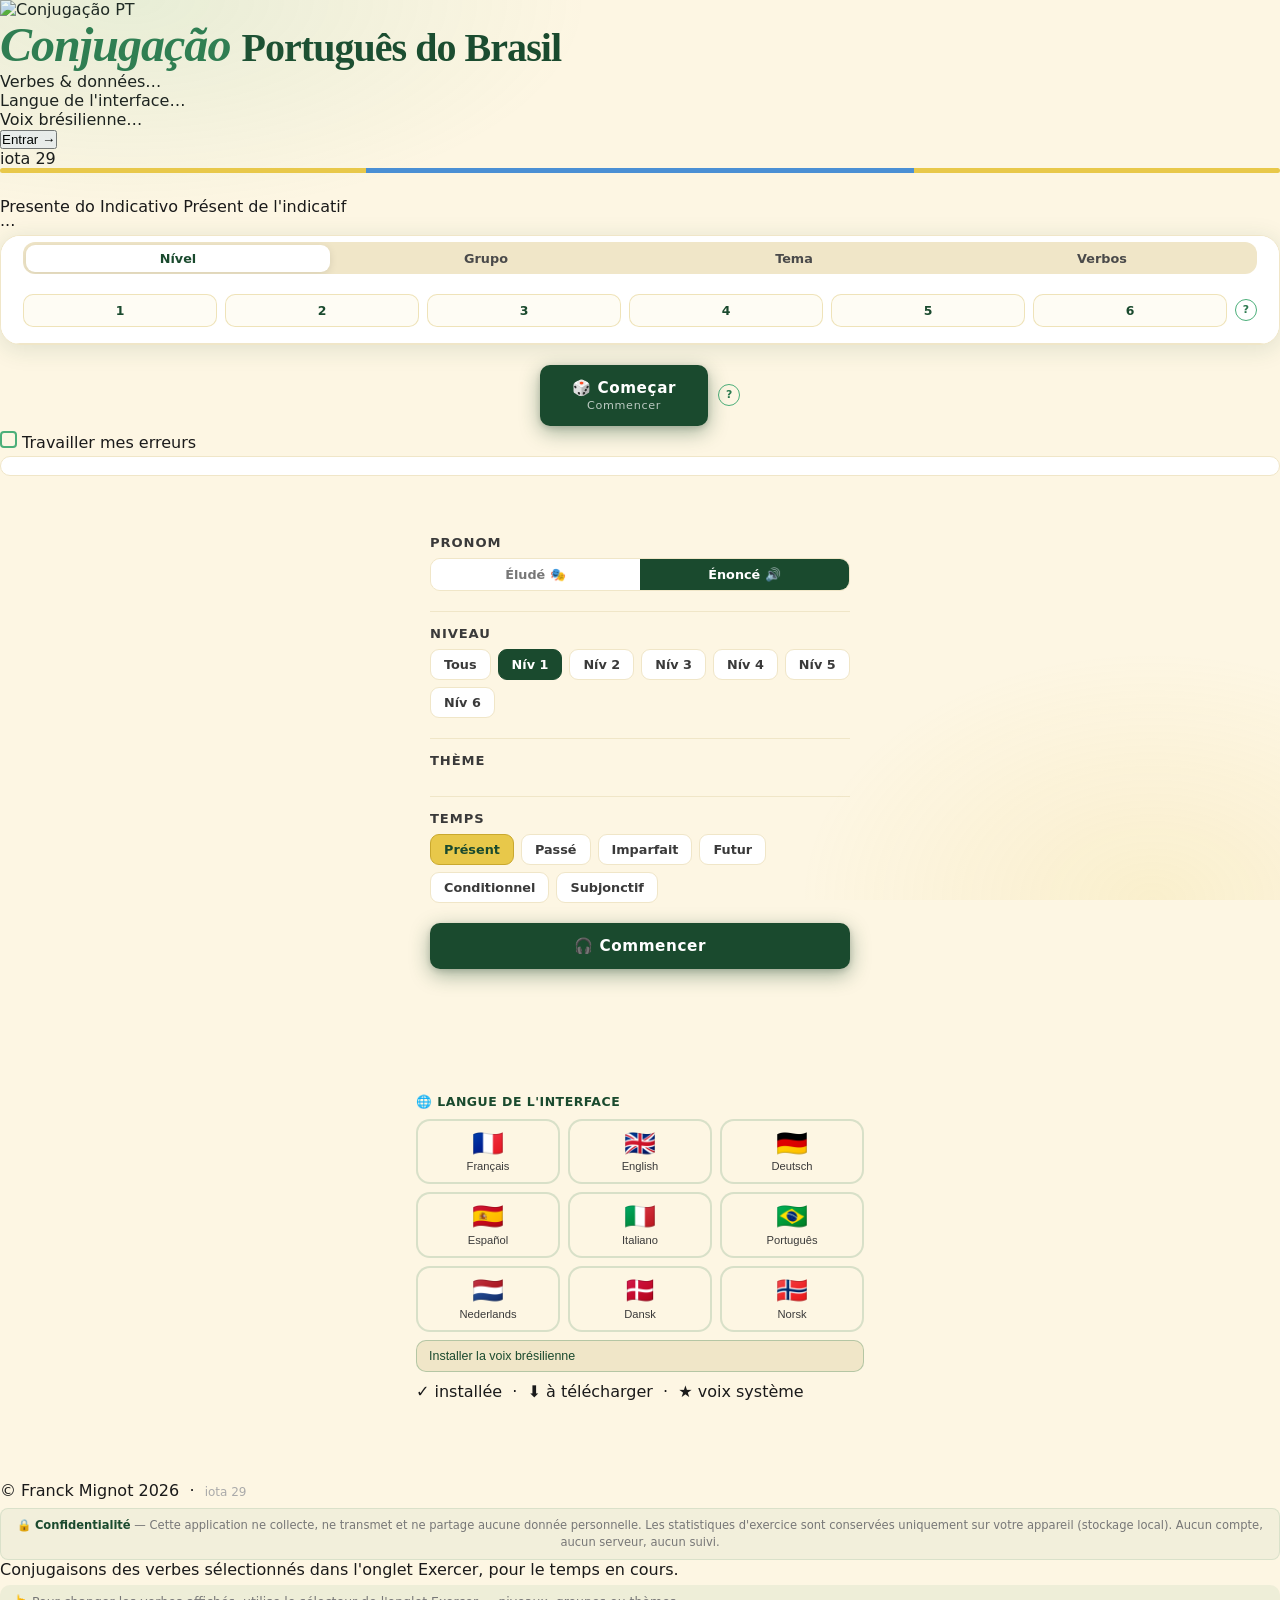
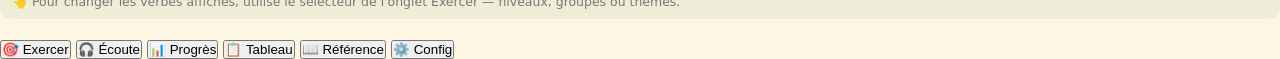
==== index.html @ 3626d341 "iota 29" ====
<!DOCTYPE html>
<html lang="pt-BR">
<head>
<meta charset="UTF-8">
<meta name="viewport" content="width=device-width, initial-scale=1.0, maximum-scale=1.0, user-scalable=no, viewport-fit=cover">
<meta name="theme-color" content="#1a4a2e">
<meta name="mobile-web-app-capable" content="yes">
<meta name="apple-mobile-web-app-capable" content="yes">
<meta name="apple-mobile-web-app-status-bar-style" content="black-translucent">
<meta name="apple-mobile-web-app-title" content="Verbos PT">
<link rel="manifest" href="manifest.json">
<link rel="icon" type="image/png" sizes="32x32" href="favicon-32.png">
<link rel="apple-touch-icon" sizes="180x180" href="icon-180.png">
<link rel="apple-touch-icon" sizes="167x167" href="icon-167.png">
<link rel="apple-touch-icon" sizes="152x152" href="icon-152.png">
<link rel="apple-touch-icon" sizes="120x120" href="icon-120.png">
<link rel="icon" type="image/png" sizes="192x192" href="icon-192.png">
<link rel="icon" type="image/png" sizes="512x512" href="icon-512.png">
<title>Conjugação — Português do Brasil</title>
<meta name="description" content="Entraîne-toi à conjuguer les verbes portugais (Brésil) — présent, passé, imparfait. Application progressive pour apprenants francophones.">
<link rel="stylesheet" href="style.css?v=iota29">
<link rel="stylesheet" href="stats.css?v=iota29">
<link rel="stylesheet" href="nav.css?v=iota29">
</head>
<body lang="fr">

<!-- ═══════════════════════════════════════════════
     SPLASH SCREEN
     ═══════════════════════════════════════════════ -->
<div id="splash">
  <div class="splash-inner">

    <img src="icon-192.png" class="splash-icon" alt="Conjugação PT">

    <h1 class="splash-title">
      <em class="splash-conjugacao">Conjugação</em>
      <small class="splash-pt">Português do Brasil</small>
    </h1>

    <!-- Indicateurs de chargement -->
    <div class="splash-checks" id="splashChecks">
      <div class="splash-check-item" id="spi-data">
        <span class="spi-dot"></span>
        <span class="spi-text" data-i18n="splash_data">Verbes &amp; données…</span>
      </div>
      <div class="splash-check-item" id="spi-i18n">
        <span class="spi-dot"></span>
        <span class="spi-text" data-i18n="splash_lang">Langue de l'interface…</span>
      </div>
      <div class="splash-check-item" id="spi-voice">
        <span class="spi-dot"></span>
        <span class="spi-text" data-i18n="splash_voice">Voix brésilienne…</span>
      </div>
    </div>

    <!-- Greeting Rio + bouton entrer -->
    <div class="splash-greeting" id="splashGreeting"></div>

    <button class="splash-enter-btn" id="splashEnterBtn" onclick="Splash.enter()">
      Entrar →
    </button>

    <div class="splash-version" data-app-version></div>

  </div>
</div>

<!-- Compatibilité data.js (cherche #dataLoader pour le masquer) -->
<div id="dataLoader" style="display:none"></div>

<!-- ═══════════════════════════════════════════════
     APP SHELL
     ═══════════════════════════════════════════════ -->
<div id="appShell" class="app-shell-hidden">

  <!-- Barre d'installation PWA -->
  <div class="install-bar" id="installBar">
    <div class="install-bar-inner">
      <span class="install-bar-icon">&#127463;&#127479;</span>
      <div class="install-bar-text">
        <div class="install-bar-title" id="installTitle" data-i18n="install_title">Installer l'app</div>
        <div class="install-bar-desc"  id="installDesc"></div>
      </div>
      <button class="install-bar-btn"   id="installBtn"   style="display:none" data-i18n="install_btn">Installer</button>
      <button class="install-bar-close" id="installClose">&#10005;</button>
    </div>
    <div class="install-arrow"></div>
  </div>

  <!-- ─────────────────────────────
       HEADER GLOBAL (compact)
       ───────────────────────────── -->
  <header id="appHeader">
    <div class="flag-stripe"><span></span><span></span><span></span></div>
    <div id="pageTitle" class="page-title-bar" style="display:none">
      <span id="pageTitleText"></span>
    </div>
  </header>

  <!-- ─────────────────────────────
       PAGES
       ───────────────────────────── -->
  <main id="pagesContainer">

    <!-- ── PAGE : EXERCER ── -->
    <div id="page-exercer" class="page active">

      <!-- Sélecteur de temps compact + cycle 1/3/6 -->
      <div class="tense-chip-bar" style="position:relative">
        <div class="tense-chip" id="tenseChip" onclick="openTensePicker()">
          <div class="tense-chip-group">
            <div class="tense-chip-content">
              <span class="tense-chip-pt" id="tenseChipPt">Presente do Indicativo</span>
              <span class="tense-chip-fr" id="tenseChipFr" data-i18n="tense_btn_present">Présent de l'indicatif</span>
            </div>
            <span class="tense-chip-dots">···</span>
          </div>
        </div>
        <!-- Overlay verrou chip -->
        <div class="me-lock-overlay" id="meChipLock" style="display:none" title=""></div>
      </div>

      <!-- Zone de sélection des verbes -->
      <div class="sel-group-wrap" style="background:#fff;position:relative">
        <!-- Overlay verrou panneau sélection -->
        <div class="me-lock-overlay me-lock-panel" id="mePanelLock" style="display:none">
          <div class="me-lock-badge">
            <span class="me-lock-icon">🎯</span>
            <span class="me-lock-text" data-i18n="mode_erreurs_panel_locked">Mode erreurs actif</span>
            <span class="me-lock-hint" data-i18n="mode_erreurs_panel_unlock" data-i18n="selection_hint">Décoche pour modifier la sélection</span>
          </div>
        </div>
      <div class="sel-group">
        <div class="selection-container">
          <div class="selection-header">
            <p class="selection-title-pt" data-i18n="sel_title_pt">Escolha seus verbos por nível ou por tema</p>
            <p class="selection-title-fr" data-i18n="sel_title_fr" data-i18n="selection_subtitle">Choisis tes verbes par niveau ou par thème</p>
          </div>
          <div class="sel-tabs" id="selTabs">
            <button class="sel-tab active" onclick="switchSelTab('nivel',this)"  data-i18n="sel_tab_nivel">Nível</button>
            <button class="sel-tab"        onclick="switchSelTab('grupo',this)"  data-i18n="sel_tab_grupo">Grupo</button>
            <button class="sel-tab"        onclick="switchSelTab('tema',this)"   data-i18n="sel_tab_tema">Tema</button>
            <button class="sel-tab"        onclick="switchSelTab('verbos',this)" data-i18n="sel_tab_verbos">Verbos</button>
          </div>
          <!-- Panel Nível -->
          <div class="sel-panel active" id="panel-nivel">
            <div class="levels-bar" id="levelsBar">
              <button class="level-btn" data-level="1">1</button>
              <button class="level-btn" data-level="2">2</button>
              <button class="level-btn" data-level="3">3</button>
              <button class="level-btn" data-level="4">4</button>
              <button class="level-btn" data-level="5">5</button>
              <button class="level-btn" data-level="6">6</button>
              <button class="level-info-toggle" id="levelInfoToggle">?</button>
            </div>
            <div class="level-info-panel" id="levelInfoPanel" style="margin-top:10px"></div>
          </div>
          <!-- Panel Grupo -->
          <div class="sel-panel" id="panel-grupo">
            <div class="grupo-grid" id="grupoGrid">
              <div class="grupo-btn" onclick="applyGrupo('irreg')"><span class="grupo-btn-label"><span class="gbtn-text" data-i18n="cat_irreg">Irréguliers &amp; Importants</span> <span class="grupo-btn-count"></span></span><button class="grupo-info-btn" onclick="toggleGrupoInfo(event,'irreg')">?</button><div class="grupo-tooltip" id="gtip-irreg"></div></div>
              <div class="grupo-btn" onclick="applyGrupo('ar')"><span class="grupo-btn-label"><span class="gbtn-text" data-i18n="cat_ar">Verbes en -AR</span> <span class="grupo-btn-count"></span></span><button class="grupo-info-btn" onclick="toggleGrupoInfo(event,'ar')">?</button><div class="grupo-tooltip" id="gtip-ar"></div></div>
              <div class="grupo-btn" onclick="applyGrupo('er_reg')"><span class="grupo-btn-label"><span class="gbtn-text" data-i18n="cat_er_reg">-ER réguliers</span> <span class="grupo-btn-count"></span></span><button class="grupo-info-btn" onclick="toggleGrupoInfo(event,'er_reg')">?</button><div class="grupo-tooltip" id="gtip-er_reg"></div></div>
              <div class="grupo-btn" onclick="applyGrupo('er_irr')"><span class="grupo-btn-label"><span class="gbtn-text" data-i18n="cat_er_irr">-ER irréguliers</span> <span class="grupo-btn-count"></span></span><button class="grupo-info-btn" onclick="toggleGrupoInfo(event,'er_irr')">?</button><div class="grupo-tooltip" id="gtip-er_irr"></div></div>
              <div class="grupo-btn" onclick="applyGrupo('ir_reg')"><span class="grupo-btn-label"><span class="gbtn-text" data-i18n="cat_ir_reg">-IR réguliers</span> <span class="grupo-btn-count"></span></span><button class="grupo-info-btn" onclick="toggleGrupoInfo(event,'ir_reg')">?</button><div class="grupo-tooltip" id="gtip-ir_reg"></div></div>
              <div class="grupo-btn" onclick="applyGrupo('ir_irr')"><span class="grupo-btn-label"><span class="gbtn-text" data-i18n="cat_ir_irr">-IR irréguliers</span> <span class="grupo-btn-count"></span></span><button class="grupo-info-btn" onclick="toggleGrupoInfo(event,'ir_irr')">?</button><div class="grupo-tooltip" id="gtip-ir_irr"></div></div>
              <div class="grupo-btn" onclick="applyGrupo('all_irr')" style="border-color:var(--gold-dark);background:rgba(232,200,74,.08)"><span class="grupo-btn-label" style="color:var(--gold-dark)"><span class="gbtn-text" data-i18n="cat_all_irr">Tous les irréguliers</span></span><span class="grupo-btn-count"></span><button class="grupo-info-btn" onclick="toggleGrupoInfo(event,'all_irr')">?</button><div class="grupo-tooltip" id="gtip-all_irr"></div></div>
            </div>
          </div>
          <!-- Panel Tema -->
          <div class="sel-panel" id="panel-tema">
            <div class="theme-sem-grid" id="temaSemGrid">
              <div class="theme-sem-btn" onclick="applyThemeSemantic('etre')"><button class="tema-info-btn" onclick="toggleTemaInfo(event,'etre')">?</button><div class="tema-tooltip" id="tip-etre"></div><span class="theme-sem-label">Ser &amp; estar <span class="grupo-btn-count"></span></span><span class="theme-sem-fr" data-i18n="theme_etre_desc">Être &amp; état</span></div>
              <div class="theme-sem-btn" onclick="applyThemeSemantic('mouvement')"><button class="tema-info-btn" onclick="toggleTemaInfo(event,'mouvement')">?</button><div class="tema-tooltip" id="tip-mouvement"></div><span class="theme-sem-label">Mover-se <span class="grupo-btn-count"></span></span><span class="theme-sem-fr" data-i18n="theme_mouvement_desc">Se déplacer</span></div>
              <div class="theme-sem-btn" onclick="applyThemeSemantic('comm')"><button class="tema-info-btn" onclick="toggleTemaInfo(event,'comm')">?</button><div class="tema-tooltip" id="tip-comm"></div><span class="theme-sem-label">Comunicar <span class="grupo-btn-count"></span></span><span class="theme-sem-fr" data-i18n="theme_comm_desc">Communiquer</span></div>
              <div class="theme-sem-btn" onclick="applyThemeSemantic('penser')"><button class="tema-info-btn" onclick="toggleTemaInfo(event,'penser')">?</button><div class="tema-tooltip" id="tip-penser"></div><span class="theme-sem-label">Pensar &amp; sentir <span class="grupo-btn-count"></span></span><span class="theme-sem-fr" data-i18n="theme_penser_desc">Penser &amp; ressentir</span></div>
              <div class="theme-sem-btn" onclick="applyThemeSemantic('corps')"><button class="tema-info-btn" onclick="toggleTemaInfo(event,'corps')">?</button><div class="tema-tooltip" id="tip-corps"></div><span class="theme-sem-label">Corpo &amp; casa <span class="grupo-btn-count"></span></span><span class="theme-sem-fr" data-i18n="theme_corps_desc">Corps &amp; maison</span></div>
              <div class="theme-sem-btn" onclick="applyThemeSemantic('loisirs')"><button class="tema-info-btn" onclick="toggleTemaInfo(event,'loisirs')">?</button><div class="tema-tooltip" id="tip-loisirs"></div><span class="theme-sem-label">Lazer &amp; arte <span class="grupo-btn-count"></span></span><span class="theme-sem-fr" data-i18n="theme_loisirs_desc">Loisirs &amp; art</span></div>
              <div class="theme-sem-btn" onclick="applyThemeSemantic('agir')"><button class="tema-info-btn" onclick="toggleTemaInfo(event,'agir')">?</button><div class="tema-tooltip" id="tip-agir"></div><span class="theme-sem-label">Agir &amp; mudar <span class="grupo-btn-count"></span></span><span class="theme-sem-fr" data-i18n="theme_agir_desc">Agir &amp; changer</span></div>
              <div class="theme-sem-btn" onclick="applyThemeSemantic('travail')"><button class="tema-info-btn" onclick="toggleTemaInfo(event,'travail')">?</button><div class="tema-tooltip" id="tip-travail"></div><span class="theme-sem-label">Trocas &amp; trabalho <span class="grupo-btn-count"></span></span><span class="theme-sem-fr" data-i18n="theme_travail_desc">Échanges &amp; travail</span></div>
            </div>
          </div>
          <!-- Panel Verbos -->
          <div class="sel-panel" id="panel-verbos">
            <div class="verbos-panel-header" data-i18n="config_summary_fr">Verbes à travailler</div>
            <div class="config-body"  id="configBody"></div>
            <div class="config-count" id="configCount"></div>
          </div>
        </div>
      </div></div>

      <!-- Bouton démarrer + aide + mode erreurs -->
      <div style="text-align:center;margin:18px 0 4px;display:flex;align-items:center;justify-content:center;gap:10px">
        <button class="btn btn-start comecar-btn" id="btnStart2">🎲 Começar<span class="btn-sub" data-i18n="btn_start_sub">Commencer</span></button>
        <button class="level-info-toggle" id="helpBtn" title="Aide">?</button>
      </div>

      <!-- Mode erreurs : checkbox sous Começar -->
      <div class="mode-erreurs-row">
        <label class="mode-erreurs-label me-disabled" id="modeErreursLabel" title="Lance d'abord quelques exercices">
          <input type="checkbox" id="modeErreursCheck" disabled>
          <span data-i18n="mode_erreurs_label">Travailler mes erreurs</span>
        </label>
      </div>

      <div id="helpPanel" style="display:none;max-width:520px;margin:10px auto 0;background:rgba(240,230,200,.35);border:1px solid rgba(201,168,46,.15);border-radius:14px;padding:12px 16px;font-size:.78rem;color:var(--text-mid);line-height:1.6">
        <p data-i18n="hint_eye_card" data-i18n="hint_fullconj">👁️ Clique sur l'œil d'une carte → conjugaison complète du verbe aux 3 temps</p>
        <p style="margin-top:6px">🎯 <em><strong>Travailler mes erreurs</strong> : après quelques exercices, coche cette case pour cibler automatiquement les verbes ou les temps où tu fais le plus d'erreurs</em></p>
        <p style="margin-top:6px">📋 <em>Le tableau complet des verbes de l'exercice est dans l'onglet <strong>Tableau</strong> en bas</em></p>
        <p style="margin-top:6px">🔊 <em>Active la voix dans ⚙️ → les formes correctes sont énoncées en pt-BR</em></p>
      </div>

      <div id="cardsArea"></div>

      <div class="controls controls-bottom" id="controlsBottom" style="display:none">
        <button class="btn btn-start comecar-btn" id="btnRestart">🔄 Recomeçar<span class="btn-sub" data-i18n="btn_restart_sub">Recommencer</span></button>
        <button class="btn btn-check"  id="btnCheck">Verificar <span class="btn-sub"  data-i18n="btn_check_bilingual">Vérifier</span></button>
        <button class="btn btn-reveal" id="btnReveal">Corrigir <span class="btn-sub" data-i18n="btn_reveal_bilingual">Corriger</span></button>
      </div>

      <div class="hints-option" id="hintsOptionRow" style="display:none;margin:10px 0 0">
        <label class="hints-label">
          <input type="checkbox" id="hintsToggle" checked>
          <span data-i18n="hints_toggle_label" data-i18n="hints_label">Donner des indices à la vérification</span>
        </label>
      </div>

<!-- refDetails déplacé dans page-tabela -->

    </div><!-- /page-exercer -->

    <!-- ── PAGE : PROGRÈS ── -->
    <div id="page-progres" class="page">
      <!-- buildStatsPanel() rend ici -->
      <div id="statsPanel"></div>
    </div>

    <!-- ── PAGE : RÉFÉRENCE ── -->
    <!-- ══ PAGE ÉCOUTE ══ -->
    <div id="page-ecoute" class="page">

      <!-- Setup -->
      <div class="ec-setup" id="ecSetup">
        <div class="ec-setup-inner">

          <!-- Pronom -->
          <div class="ec-section">
            <span class="ec-section-label" data-i18n="ecoute_pronoun_mode">Pronom</span>
            <div class="ec-mode-toggle">
              <button class="ec-mode-btn" data-mode="elide"
                      onclick="Ecoute.setPronounMode('elide')"
                      data-i18n="ecoute_elide">Éludé 🎭</button>
              <button class="ec-mode-btn active" data-mode="enonce"
                      onclick="Ecoute.setPronounMode('enonce')"
                      data-i18n="ecoute_enonce">Énoncé 🔊</button>
            </div>
          </div>

          <!-- Verbes par niveau -->
          <div class="ec-section">
            <span class="ec-section-label" data-i18n="sel_tab_nivel">Niveau</span>
            <div class="ec-level-btns">
              <button class="ec-level-btn" data-level="0"
                      onclick="Ecoute.setLevel(0,this)"
                      data-i18n="ec_level_all">Tous</button>
              <button class="ec-level-btn active" data-level="1"
                      onclick="Ecoute.setLevel(1,this)">Nív 1</button>
              <button class="ec-level-btn" data-level="2"
                      onclick="Ecoute.setLevel(2,this)"
                      data-i18n="ec_nivel_2">Nív 2</button>
              <button class="ec-level-btn" data-level="3"
                      onclick="Ecoute.setLevel(3,this)"
                      data-i18n="ec_nivel_3">Nív 3</button>
              <button class="ec-level-btn" data-level="4"
                      onclick="Ecoute.setLevel(4,this)"
                      data-i18n="ec_nivel_4">Nív 4</button>
              <button class="ec-level-btn" data-level="5"
                      onclick="Ecoute.setLevel(5,this)"
                      data-i18n="ec_nivel_5">Nív 5</button>
              <button class="ec-level-btn" data-level="6"
                      onclick="Ecoute.setLevel(6,this)"
                      data-i18n="ec_nivel_6">Nív 6</button>
            </div>
          </div>

          <!-- Verbes par thème -->
          <div class="ec-section">
            <span class="ec-section-label" data-i18n="sel_tab_tema">Thème</span>
            <div class="ec-theme-btns" id="ecThemeBtns">
              <!-- Construit dynamiquement via JS -->
            </div>
          </div>

          <!-- Temps (multi-sélection) -->
          <div class="ec-section">
            <span class="ec-section-label" data-i18n="ecoute_which_tense">Temps</span>
            <div class="ec-tense-setup-btns">
              <button class="ec-tense-setup-btn active" data-tense="present"
                      onclick="Ecoute.toggleTense('present',this)"
                      data-i18n="tense_btn_present">Présent</button>
              <button class="ec-tense-setup-btn" data-tense="pret"
                      onclick="Ecoute.toggleTense('pret',this)"
                      data-i18n="tense_btn_pret">Passé</button>
              <button class="ec-tense-setup-btn" data-tense="imperf"
                      onclick="Ecoute.toggleTense('imperf',this)"
                      data-i18n="tense_btn_imperf">Imparfait</button>
              <button class="ec-tense-setup-btn" data-tense="fut"
                      onclick="Ecoute.toggleTense('fut',this)"
                      data-i18n="tense_btn_fut">Futur</button>
              <button class="ec-tense-setup-btn" data-tense="cond"
                      onclick="Ecoute.toggleTense('cond',this)"
                      data-i18n="tense_btn_cond">Conditionnel</button>
              <button class="ec-tense-setup-btn" data-tense="subj"
                      onclick="Ecoute.toggleTense('subj',this)"
                      data-i18n="tense_btn_subj">Subjonctif</button>
            </div>
          </div>

          <button class="btn btn-start ec-start-btn" id="ecStartBtn"
                  onclick="Ecoute.start()">
            🎧 <span data-i18n="ecoute_start">Commencer</span>
          </button>

        </div>
      </div>

      <!-- Exercice -->
      <div class="ec-exercise" id="ecExercise" style="display:none">

        <!-- Zone audio -->
        <div class="ec-audio-zone">
          <button class="ec-play-btn" onclick="Ecoute.play()">🔊</button>
          <button class="ec-replay-btn" onclick="Ecoute.play()"
                  data-i18n="ecoute_relisten">▶ Réécouter</button>
          <button class="ec-back-setup-btn" onclick="Ecoute.backToSetup()"
                  title="Changer la sélection">⚙️</button>
        </div>

        <!-- Questions -->
        <div class="ec-questions" id="ecQuestions">

          <!-- Qui parle ? (éludé seulement) -->
          <div class="ec-q-block" id="ecQPronoun">
            <p class="ec-q-label" data-i18n="ecoute_who">Qui parle ?</p>
            <div class="ec-choice-grid ec-pron-grid" id="ecPronounBtns"></div>
          </div>

          <!-- Quel verbe ? -->
          <div class="ec-q-block">
            <p class="ec-q-label" data-i18n="ecoute_which_verb">Quel verbe ?</p>
            <div class="ec-choice-grid ec-verb-grid" id="ecVerbBtns"></div>
          </div>

          <!-- Quel temps ? -->
          <div class="ec-q-block">
            <p class="ec-q-label" data-i18n="ecoute_which_tense">Quel temps ?</p>
            <div class="ec-choice-grid ec-tense-grid" id="ecTenseBtns"></div>
          </div>

          <p class="ec-validate-hint" id="ecValidateHint" style="display:none"></p>
          <button class="btn ec-validate-btn" id="ecValidateBtn"
                  onclick="Ecoute.validate()" disabled>
            <span data-i18n="ecoute_validate">✓ Valider</span>
          </button>
        </div>

        <!-- Résultat -->
        <div class="ec-result" id="ecResult" style="display:none">
          <div class="ec-result-content" id="ecResultContent"></div>

          <!-- Zone écriture optionnelle (seulement si correct) -->
          <div class="ec-write-zone" id="ecWriteZone" style="display:none">
            <p class="ec-write-q" data-i18n="ecoute_write_q">✍️ Saurais-tu l'écrire ?</p>
            <div class="ec-write-form">
              <span class="ec-write-pron" id="ecWritePronoun">você</span>
              <input class="ec-write-input" id="ecWriteInput"
                     type="text"
                     autocomplete="off"
                     data-form-type="other"
                     autocorrect="off"
                     autocapitalize="off"
                     spellcheck="false"
                     inputmode="latin"
                     placeholder="…">
            </div>
            <p class="ec-write-hint" id="ecWriteHint" style="display:none"></p>
            <div class="ec-write-actions">
              <button class="ec-btn-skip" onclick="Ecoute.nextQuestion()"
                      data-i18n="ecoute_skip">Passer</button>
              <button class="ec-btn-verify" id="ecWriteVerifyBtn"
                      onclick="Ecoute.verifyWriting()" disabled
                      data-i18n="ecoute_verify">✓ Vérifier</button>
            </div>
          </div>

          <!-- Actions dynamiques : retry/answer/next -->
          <div id="ecResultActions" style="margin-top:12px"></div>
  
      </div>
    </div><!-- /ecExercise -->
  </div><!-- /page-ecoute -->

    <div id="page-reference" class="page">
      <div id="refPage" class="ref-page-wrap">

        <!-- ── FRANÇAIS : carte d'entrée anti-manuel ── -->
        <div class="ref-lang-card" data-lang-show="fr">
          <div class="ref-am-hero">
            <div class="ref-am-badge">Anti-Manuel</div>
            <h2 class="ref-am-title">Portugais Brésilien<br><em>depuis le français</em></h2>
            <p class="ref-am-desc">La plupart des manuels te demandent de désapprendre ta langue pour apprendre l'autre. Cet anti-manuel fait l'inverse — il part de ce que tu fais déjà sans le nommer. Vingt siècles de latin commun entre le français et le portugais brésilien.</p>
            <button onclick="openAntiManuel()" class="ref-am-btn">📖 Ouvrir l'Anti-Manuel</button>
          </div>
          <div class="ref-am-features">
            <div class="ref-am-feat">🔊 <strong>Phonologie</strong> — Tes nasales françaises préparent directement <em>ã, em, om</em></div>
            <div class="ref-am-feat">⏱ <strong>Aspect verbal</strong> — Passé composé / imparfait : la logique centrale du portugais</div>
            <div class="ref-am-feat">✨ <strong>Subjonctif</strong> — Tu l'utilises à l'oral. Le brésilien aussi. Transfert quasi-direct</div>
            <div class="ref-am-feat">📐 <strong>Distance optimale</strong> — Ni trop proche comme l'espagnol, ni trop loin comme l'allemand</div>
          </div>
        </div>

        <!-- ── AUTRES LANGUES ── -->
        <div class="ref-lang-card ref-other" data-lang-hide="fr">
          <div class="ref-other-icon">📖</div>
          <div id="refOtherTitle" class="ref-other-title"></div>
          <div id="refOtherSub" class="ref-other-sub"></div>
          <div id="refOtherDesc" class="ref-other-desc"></div>
        </div>

      </div>
    </div>

    <!-- ══ PAGE CONFIG ══ -->
    <div id="page-config" class="page">
      <div class="config-page-inner">
<!-- Langue -->
      <div class="config-section">
        <div class="config-section-title" data-i18n="config_label_lang">🌐 Langue de l'interface</div>
        <div class="lang-grid" id="langSelector">
          <button class="lang-card" data-lang="fr"    onclick="I18n.switchLang('fr').then(updateLangBtns)"><span class="lang-flag">🇫🇷</span><span class="lang-name">Français</span></button>
          <button class="lang-card" data-lang="en"    onclick="I18n.switchLang('en').then(updateLangBtns)"><span class="lang-flag">🇬🇧</span><span class="lang-name">English</span></button>
          <button class="lang-card" data-lang="de"    onclick="I18n.switchLang('de').then(updateLangBtns)"><span class="lang-flag">🇩🇪</span><span class="lang-name">Deutsch</span></button>
          <button class="lang-card" data-lang="es"    onclick="I18n.switchLang('es').then(updateLangBtns)"><span class="lang-flag">🇪🇸</span><span class="lang-name">Español</span></button>
          <button class="lang-card" data-lang="it"    onclick="I18n.switchLang('it').then(updateLangBtns)"><span class="lang-flag">🇮🇹</span><span class="lang-name">Italiano</span></button>
          <button class="lang-card" data-lang="pt-BR" onclick="I18n.switchLang('pt-BR').then(updateLangBtns)"><span class="lang-flag">🇧🇷</span><span class="lang-name">Português</span></button>
          <button class="lang-card" data-lang="nl"    onclick="I18n.switchLang('nl').then(updateLangBtns)"><span class="lang-flag">🇳🇱</span><span class="lang-name">Nederlands</span></button>
          <button class="lang-card" data-lang="da"    onclick="I18n.switchLang('da').then(updateLangBtns)"><span class="lang-flag">🇩🇰</span><span class="lang-name">Dansk</span></button>
          <button class="lang-card" data-lang="no"    onclick="I18n.switchLang('no').then(updateLangBtns)"><span class="lang-flag">🇳🇴</span><span class="lang-name">Norsk</span></button>
        </div>
        <div class="voice-debug-block" id="voiceDebugBlock" style="display:none"></div>
      </div>
      <!-- Voix -->
      <div class="config-section">
        <div class="voice-actions-row">
          <button class="voice-install-btn" id="voiceInstallBtn" onclick="toggleVoiceHelp()">
            <span id="voiceInstallBtnLabel" data-i18n="voice_install_btn">Installer la voix brésilienne</span>
          </button>
          <button class="voice-test-btn" id="voiceTestBtn" onclick="testVoice()" style="display:none">
            <span data-i18n="voice_test_btn">🔊 Tester</span>
          </button>
        </div>
        <!-- Sélecteur de voix -->
        <div class="voice-picker-row" id="voicePickerRow" style="display:none">
          <label class="voice-picker-label">🎙 Voix :</label>
          <select class="voice-picker-select" id="voicePickerSelect" onchange="selectVoice(this.value)"></select>
        </div>
        <p class="voice-picker-warning" id="voicePickerWarning" style="display:none"
           data-i18n="voice_picker_warning_safari">
          ⚠️ Bug connu Safari / Apple — le changement de voix peut ne pas être pris en compte.
        </p>
        <p class="voice-picker-legend" data-i18n="voice_picker_legend">✓ installée &nbsp;·&nbsp; ⬇ à télécharger &nbsp;·&nbsp; ★ voix système</p>
        <div class="voice-help-panel" id="voiceHelpPanel"></div>
      </div>
    </div>

    <div class="modal-footer">
      <p class="modal-copyright">© Franck Mignot 2026 &nbsp;·&nbsp; <span style="font-size:.75rem;color:#aaa" data-app-version></span></p>
      <p class="modal-privacy">
        🔒 <strong data-i18n="privacy_title">Confidentialité</strong> —
        <span data-i18n="privacy_text">Cette application ne collecte, ne transmet et ne partage aucune donnée personnelle. Les statistiques d'exercice sont conservées uniquement sur votre appareil (stockage local). Aucun compte, aucun serveur, aucun suivi.</span>
      </p>
    </div>

  </div>


    <!-- ── PAGE : TABELA (Conjugaisons) ── -->
    <div id="page-tabela" class="page">
      <div class="tabela-intro">
        <p class="tabela-intro-text" data-i18n="tabela_intro">Conjugaisons des verbes sélectionnés dans l'onglet Exercer, pour le temps en cours.</p>
        <p class="tabela-intro-hint" data-i18n="tabela_hint">👆 Pour changer les verbes affichés, utilise le sélecteur de l'onglet Exercer — niveaux, groupes ou thèmes.</p>
      </div>
      <div id="tabelaContent">
        <!-- details conservé pour compatibilité avec DOM.refDetails dans ui-selection.js -->
        <details id="refDetails" open style="display:block">
          <summary style="display:none"></summary>
          <div id="refGrid"></div>
        </details>
      </div>
    </div>

  </main><!-- /pagesContainer -->

  <!-- ─────────────────────────────
       BOTTOM NAV
       ───────────────────────────── -->
  <nav id="bottomNav">
    <button class="nav-btn active" data-page="exercer"   onclick="Router.go('exercer')">
      <span class="nav-icon">🎯</span>
      <span class="nav-label" data-i18n="nav_exercer">Exercer</span>
    </button>
    <button class="nav-btn"        data-page="ecoute"    onclick="Router.go('ecoute')">
      <span class="nav-icon">🎧</span>
      <span class="nav-label" data-i18n="nav_ecoute">Écoute</span>
    </button>
    <button class="nav-btn"        data-page="progres"   onclick="Router.go('progres')">
      <span class="nav-icon">📊</span>
      <span class="nav-label" data-i18n="nav_progres">Progrès</span>
    </button>
    <button class="nav-btn"        data-page="tabela"    onclick="Router.go('tabela')">      <span class="nav-icon">📋</span>      <span class="nav-label" data-i18n="nav_tabela">Tableau</span>    </button>    <button class="nav-btn"        data-page="reference" onclick="Router.go('reference')">
      <span class="nav-icon">📖</span>
      <span class="nav-label" data-i18n="nav_reference">Référence</span>
    </button>
    <button class="nav-btn nav-btn-config" data-page="config" onclick="Router.go('config')">
      <span class="nav-icon">⚙️</span>
      <span class="nav-label" data-i18n="nav_config">Config</span>
    </button>
  </nav>


<!-- ═══════════════════════════════════════════════
     MODAL : CONFIGURATION
     ═══════════════════════════════════════════════ -->


<!-- ═══════════════════════════════════════════════
     MODAL : MODE ERREURS
     ═══════════════════════════════════════════════ -->
<div id="modeErreursModal" class="modal-overlay mode-err-overlay" style="display:none" onclick="ModeErreurs.close()">
  <div class="modal-box mode-err-box mode-err-box-2step" onclick="event.stopPropagation()">

    <div class="modal-header">
      <span class="modal-title">🎯 <span data-i18n="mode_erreurs_title">Apprendre de ses erreurs</span></span>
      <button class="modal-close-btn" onclick="ModeErreurs.close()">✕</button>
    </div>

    <!-- ── ÉTAPE 1 : verbes ── -->
    <div class="me-step" id="meStep1">
      <p class="me-step-title" data-i18n="me_step1_title">Étape 1 — Quels verbes ?</p>

      <div class="me-scope-cards">

        <div class="me-scope-card" id="meScopeCurrentCard"
             onclick="ModeErreurs.selectScope('current',this)">
          <span class="me-scope-icon">📋</span>
          <div class="me-scope-text">
            <span class="me-scope-label" data-i18n="me_scope_current">Ma sélection actuelle</span>
            <span class="me-scope-sub"   data-i18n="me_scope_current_sub">Les verbes déjà cochés</span>
          </div>
        </div>

        <div class="me-scope-card" id="meScopeGroupCard"
             onclick="ModeErreurs.selectScope('group',this)">
          <span class="me-scope-icon">📂</span>
          <div class="me-scope-text">
            <span class="me-scope-label" data-i18n="me_scope_group">Choisir un groupe…</span>
            <span class="me-scope-sub"></span>
          </div>
          <!-- picker construit dynamiquement -->
          <div class="me-group-picker" id="meGroupPicker" style="display:none"></div>
        </div>

        <div class="me-scope-card" id="meScopeAllCard"
             onclick="ModeErreurs.selectScope('all',this)">
          <span class="me-scope-icon">🌐</span>
          <div class="me-scope-text">
            <span class="me-scope-label" data-i18n="me_scope_all">Tous les verbes</span>
          </div>
        </div>

      </div>

      <button class="me-btn-primary" id="meBtnNext"
              onclick="ModeErreurs.nextStep()" disabled>
        <span data-i18n="me_btn_next">Suivant →</span>
      </button>
    </div>

    <!-- ── ÉTAPE 2 : temps ── -->
    <div class="me-step" id="meStep2" style="display:none">

      <div class="me-breadcrumb" id="meBreadcrumb"></div>
      <p class="me-step-title" data-i18n="me_step2_title">Étape 2 — Quel(s) temps ?</p>

      <div class="me-tense-sections">

        <div class="me-tense-section" id="meTensePickSection"
             onclick="ModeErreurs.selectTenseMode('pick',this)">
          <span class="me-scope-icon">⏱️</span>
          <div class="me-scope-text">
            <span class="me-scope-label" data-i18n="me_tense_pick">Choisir un temps</span>
          </div>
          <div class="me-tense-buttons" id="meTenseButtons" style="display:none"></div>
        </div>

        <div class="me-tense-section" id="meTenseAllSection"
             onclick="ModeErreurs.selectTenseMode('all',this)">
          <span class="me-scope-icon">🗓️</span>
          <div class="me-scope-text">
            <span class="me-scope-label" data-i18n="me_tense_all">Tous les temps</span>
          </div>
        </div>

      </div>

      <p class="me-filter-hint" data-i18n="me_filter_hint">⚠ Seules les formes avec un mauvais score seront proposées</p>

      <div class="me-step2-actions">
        <button class="me-btn-back" onclick="ModeErreurs.prevStep()">
          <span data-i18n="me_btn_back">← Retour</span>
        </button>
        <button class="me-btn-primary" id="meBtnStart"
                onclick="ModeErreurs.startFiltered()" disabled>
          <span data-i18n="me_btn_start">🎯 Commencer</span>
        </button>
      </div>

    </div>

    <!-- ── BRAVO ── -->
    <div class="me-step me-bravo-step" id="meStepBravo" style="display:none">
      <div class="me-bravo-icon">🎉</div>
      <p class="me-bravo-title" data-i18n="me_nothing_bad">Bravo, tout est bon ici !</p>
      <p class="me-bravo-sub"   data-i18n="me_nothing_bad_sub">Aucune erreur dans cette combinaison</p>
      <button class="me-btn-back" onclick="ModeErreurs.prevStep()">
        <span data-i18n="me_btn_back">← Retour</span>
      </button>
    </div>

  </div>
</div>

<!-- ═══════════════════════════════════════════════
     APP BOOT — Module de démarrage robuste.
     Script INLINE chargé pendant le parsing HTML,
     avant tous les scripts defer. Garantit qu'aucun
     événement de chargement n'est jamais manqué,
     quelle que soit la vitesse du réseau ou du cache.
     ═══════════════════════════════════════════════ -->
<script>
window.App = (function () {
  'use strict';
  var _flags = {};      /* événements déjà reçus   */
  var _queues = {};     /* callbacks en attente     */

  function _fire(key) {
    if (_flags[key]) return;
    _flags[key] = true;
    console.log('[App.Boot] ' + key + ' ✅');
    (_queues[key] || []).forEach(function (cb) {
      try { cb(); } catch (e) { console.error('[App.Boot] callback error', e); }
    });
    delete _queues[key];
  }

  /* Appelle cb() immédiatement si key déjà prêt, sinon le met en queue */
  function whenReady(key, cb) {
    if (_flags[key]) {
      try { cb(); } catch (e) { console.error('[App.Boot] whenReady error', e); }
    } else {
      _queues[key] = _queues[key] || [];
      _queues[key].push(cb);
    }
  }

  /* Intercepter les événements natifs de l'app */
  document.addEventListener('app:data-ready',  function () { _fire('data');   }, { once: true });
  document.addEventListener('tts:voices-ready', function () { _fire('voices'); }, { once: true });

  return {
    whenReady: whenReady,
    isReady:   function (key) { return !!_flags[key]; }
  };
}());

/* ── Version unique ── */
window.APP_VERSION = 'iota 29';
document.addEventListener('DOMContentLoaded', function () {
  document.querySelectorAll('[data-app-version]').forEach(function (el) {
    el.textContent = window.APP_VERSION;
  });
});
</script>


<!-- ═══════════════════════════════════════════════
     MODAL : TENSE PICKER
     ═══════════════════════════════════════════════ -->
<div id="tensePickerModal" class="modal-overlay" style="display:none" onclick="closeTensePicker(event)">
  <div class="modal-box tense-picker-box" onclick="event.stopPropagation()">

    <div class="modal-header">
      <span class="modal-title">Choisir un temps</span>
      <button class="modal-close-btn" onclick="closeTensePicker()">✕</button>
    </div>

    <div class="modal-body tense-picker-body">

      <div class="tense-picker-group">
        <div class="tense-picker-group-label"><span class="tpg-badge tpg-b1">Básico 1</span></div>
        <div class="tense-picker-grid">
          <button class="tense-picker-btn active" data-tense="present" onclick="switchTense('present')">
            <span class="tpb-pt">Presente do Indicativo</span>
            <span class="tpb-fr" data-i18n="tense_btn_present">Présent de l'indicatif</span>
          </button>
          <button class="tense-picker-btn" data-tense="pret" onclick="switchTense('pret')">
            <span class="tpb-pt">Pretérito Perfeito Simples</span>
            <span class="tpb-fr" data-i18n="tense_btn_pret">Passé / Passé composé</span>
          </button>
          <button class="tense-picker-btn" data-tense="imperf" onclick="switchTense('imperf')">
            <span class="tpb-pt">Pretérito Imperfeito</span>
            <span class="tpb-fr" data-i18n="tense_btn_imperf">Imparfait</span>
          </button>
        </div>
      </div>

      <div class="tense-picker-group">
        <div class="tense-picker-group-label"><span class="tpg-badge tpg-b2">Básico 2</span></div>
        <div class="tense-picker-grid">
          <button class="tense-picker-btn" data-tense="fut" onclick="switchTense('fut')">
            <span class="tpb-pt">Futuro do Presente</span>
            <span class="tpb-fr" data-i18n="tense_btn_fut">Futur simple</span>
          </button>
          <button class="tense-picker-btn" data-tense="cond" onclick="switchTense('cond')">
            <span class="tpb-pt">Futuro do Pretérito</span>
            <span class="tpb-fr" data-i18n="tense_btn_cond">Conditionnel</span>
          </button>
          <button class="tense-picker-btn" data-tense="subj" onclick="switchTense('subj')">
            <span class="tpb-pt">Presente do Subjuntivo</span>
            <span class="tpb-fr" data-i18n="tense_btn_subj">Subjonctif</span>
          </button>
        </div>
      </div>

    </div>
  </div>
</div>


</div><!-- /appShell -->
<!-- ═══════════════════════════════════════════════
     SCRIPTS — ordre : data → core → ui → init
     ═══════════════════════════════════════════════ -->
<script defer src="js/i18n.js?v=iota29"></script>
<script defer src="js/data.js?v=iota29"></script>
<script defer src="js/tts.js?v=iota29"></script>
<script defer src="js/core.js?v=iota29"></script>
<script defer src="js/engine.js?v=iota29"></script>
<script defer src="js/ui-selection.js?v=iota29"></script>
<script defer src="js/ui-ref.js?v=iota29"></script>
<script defer src="js/voice.js?v=iota29"></script>
<script defer src="js/stats.js?v=iota29"></script>
<script defer src="js/stats-ui.js?v=iota29"></script>
<script defer src="js/ecoute.js?v=iota29"></script>
<script defer src="js/router.js?v=iota29"></script>
<script defer src="js/splash.js?v=iota29"></script>
<script defer src="js/mode-erreurs.js?v=iota29"></script>
<script defer src="js/init.js?v=iota29"></script>

<!-- Service Worker -->
<script>
if ('serviceWorker' in navigator) {
  navigator.serviceWorker.register('service-worker.js?v=' + (window.APP_VERSION||'').replace(/\s/g,''))
    .then(function(r) { console.log('[SW] Registered:', r.scope); })
    .catch(function(e) { console.warn('[SW] Registration failed:', e); });
}
</script>
  <!-- ── Overlay Anti-Manuel ── -->
  <div id="amOverlay" style="display:none;position:fixed;inset:0;z-index:9999;background:#0d1b2a;flex-direction:column;padding-top:env(safe-area-inset-top);">
    <div style="display:flex;align-items:center;gap:8px;padding:10px 14px;background:#0d1b2a;border-bottom:1px solid rgba(201,168,76,.3);flex-shrink:0;">
      <button onclick="amSwitch('am')"  id="amBtnAM"  style="flex:1;background:rgba(201,168,76,.2);border:1px solid rgba(201,168,76,.45);color:#c9a84c;border-radius:6px;padding:7px 6px;font-size:.78rem;font-family:Georgia,serif;cursor:pointer;letter-spacing:.03em;">📚 Anti-Manuel</button>
      <button onclick="amSwitch('fiches')" id="amBtnFi" style="flex:1;background:transparent;border:1px solid rgba(201,168,76,.25);color:rgba(201,168,76,.6);border-radius:6px;padding:7px 6px;font-size:.78rem;font-family:Georgia,serif;cursor:pointer;letter-spacing:.03em;">📋 Fiches</button>
      <button onclick="closeAntiManuel()" style="flex:0 0 auto;background:rgba(255,255,255,.06);border:1px solid rgba(255,255,255,.15);color:rgba(255,255,255,.6);border-radius:6px;padding:7px 12px;font-size:.78rem;cursor:pointer;">✕</button>
    </div>
    <div style="flex:1;overflow:hidden;margin:10px 12px 12px;border-radius:12px;box-shadow:0 4px 24px rgba(0,0,0,.4);">
      <iframe id="amFrame" src="" style="width:100%;height:100%;border:none;background:#f5f0e8;border-radius:12px;" title="Anti-Manuel"></iframe>
    </div>
  </div>

<script>
function amSwitch(book) {
  var f = document.getElementById('amFrame');
  if (f && f.contentWindow && f.contentWindow.switchBook) {
    f.contentWindow.switchBook(book);
  }
  /* Mettre à jour l'apparence des boutons */
  var isAm = book === 'am';
  var btnAm = document.getElementById('amBtnAM');
  var btnFi = document.getElementById('amBtnFi');
  if (btnAm) { btnAm.style.background = isAm ? 'rgba(201,168,76,.2)' : 'transparent'; btnAm.style.color = isAm ? '#c9a84c' : 'rgba(201,168,76,.5)'; btnAm.style.borderColor = isAm ? 'rgba(201,168,76,.45)' : 'rgba(201,168,76,.2)'; }
  if (btnFi) { btnFi.style.background = !isAm ? 'rgba(201,168,76,.2)' : 'transparent'; btnFi.style.color = !isAm ? '#c9a84c' : 'rgba(201,168,76,.5)'; btnFi.style.borderColor = !isAm ? 'rgba(201,168,76,.45)' : 'rgba(201,168,76,.2)'; }
}

function openAntiManuel() {
  var o = document.getElementById('amOverlay');
  var f = document.getElementById('amFrame');
  if (f.src.indexOf('ref-fr.html') === -1) f.src = 'ref-fr.html';
  o.style.display = 'flex';
  document.body.style.overflow = 'hidden';
}
function closeAntiManuel() {
  document.getElementById('amOverlay').style.display = 'none';
  document.body.style.overflow = '';
}
</script>
</body>
</html>
---- style.css ----
:root{--green-deep:#1a4a2e;--green-mid:#2d7a4f;--green-light:#4caf7a;--gold:#e8c84a;--gold-dark:#c9a82e;--cream:#fdf6e3;--cream-dark:#f0e6c8;--blue-accent:#2c5fa8;--text-dark:#1a1a1a;--text-mid:#3a3a3a;--text-light:#777;--correct:#2d7a4f;--incorrect:#c94040;--shadow:0 4px 24px rgba(26, 74, 46, 0.13)}*,::after,::before{box-sizing:border-box;margin:0;padding:0}body{font-family:-apple-system,BlinkMacSystemFont,'Segoe UI',system-ui,sans-serif;-webkit-user-select:none;user-select:none;padding:0 env(safe-area-inset-right) env(safe-area-inset-bottom) env(safe-area-inset-left);overscroll-behavior:none;-webkit-tap-highlight-color:transparent;-webkit-touch-callout:none;-webkit-text-size-adjust:100%;text-size-adjust:100%;background-color:var(--cream);color:var(--text-dark);min-height:100vh;overflow-x:hidden;position:relative}body::before{content:'';position:fixed;inset:0;background:radial-gradient(ellipse 60% 40% at 10% 0,rgba(77,175,122,.12) 0,transparent 60%),radial-gradient(ellipse 50% 50% at 90% 100%,rgba(232,200,74,.14) 0,transparent 55%);pointer-events:none;z-index:0}.page-wrapper{position:relative;z-index:1;max-width:860px;margin:0 auto;padding:40px 24px 80px;padding-top:max(40px,env(safe-area-inset-top));padding-bottom:max(80px,env(safe-area-inset-bottom))}header{text-align:center;margin-bottom:6px;animation:fadeDown .7s ease both}.flag-stripe{display:flex;height:5px;border-radius:3px;overflow:hidden;margin-bottom:24px}.flag-stripe span:first-child{flex:2;background:var(--gold)}.flag-stripe span:nth-child(2){flex:3;background:#4a8fd4}.flag-stripe span:nth-child(3){flex:2;background:var(--gold)}h1{font-family:Georgia,'Palatino Linotype',serif;font-size:clamp(1.9rem, 5vw, 3rem);font-weight:900;color:var(--green-deep);line-height:1.1;letter-spacing:-.02em}h1 em{color:var(--green-mid);font-style:italic}.subtitle{margin-top:8px;font-size:.95rem;color:#4a4a4a;letter-spacing:.04em}.tense-label{display:flex;flex-direction:column;gap:1px;margin-bottom:8px;width:100%}.tense-label-pt{font-family:Georgia,serif;font-size:.85rem;font-weight:700;font-style:italic;color:var(--green-deep)}.tense-label-fr{font-size:.72rem;color:#555;font-weight:400}.tense-bar{display:flex;flex-direction:column;align-items:center;margin-top:8px;gap:8px}.tense-btn{touch-action:manipulation;flex:1;text-align:center;padding:7px 6px;border-radius:9px;font-size:.78rem;font-weight:600;cursor:pointer;color:#4a4a4a;transition:all .18s;user-select:none;border:none;background:0 0;font-family:inherit;display:flex;flex-direction:column;align-items:center;white-space:normal}.tense-btn:hover{color:var(--green-mid)}.tense-btn.active{background:#fff;color:var(--green-deep);box-shadow:0 2px 8px rgba(0,0,0,.1)}.tense-btn .t-fr{font-size:.65rem;font-weight:400;color:#4a4a4a;margin-top:2px}.tense-buttons-row{display:flex;gap:0;background:var(--cream-dark);border-radius:12px;padding:3px;width:100%;max-width:480px}.controls{display:flex;gap:14px;justify-content:center;flex-wrap:wrap}.start-hint strong{color:var(--green-mid);font-weight:600}.btn{touch-action:manipulation;cursor:pointer;border:none;border-radius:10px;font-family:inherit;font-size:.95rem;font-weight:600;padding:14px 32px;letter-spacing:.04em;transition:transform .15s,box-shadow .15s;position:relative;overflow:hidden}.btn:hover{transform:translateY(-2px);box-shadow:0 8px 24px rgba(0,0,0,.18)}.btn:active{transform:scale(.97)}.btn-start{background:var(--green-deep);color:#fff;box-shadow:0 6px 20px rgba(26,74,46,.4),0 2px 6px rgba(0,0,0,.15)}.btn-check{background:var(--green-mid);color:#fff;box-shadow:0 6px 20px rgba(45,122,79,.35),0 2px 6px rgba(0,0,0,.12)}.btn-reveal{background:var(--green-mid);color:#fff;box-shadow:0 6px 20px rgba(45,122,79,.35),0 2px 6px rgba(0,0,0,.12)}.btn-sub{display:block;font-size:.7rem;font-weight:400;opacity:.7;letter-spacing:.06em;margin-top:2px}.sel-group-wrap{border-radius:20px;box-shadow:var(--shadow);border:1.5px solid var(--cream-dark);overflow:hidden;margin-bottom:20px;background:#fff;animation:fadeUp .6s 80ms ease both}.sel-group{display:flex;flex-direction:column;background:#fff}.selection-container{background:#fff;padding:6px 22px 12px;border-bottom:1.5px solid var(--cream-dark)}.selection-header{display:none;text-align:center;margin-bottom:0;padding-bottom:0;border-bottom:2px solid var(--cream-dark)}.selection-title-pt{font-family:Georgia,serif;font-size:1rem;font-weight:700;color:var(--green-deep);font-style:italic;margin-bottom:3px}.selection-title-fr{font-size:.78rem;color:var(--text-light);font-weight:300;letter-spacing:.03em}.level-info-btn{width:18px;height:18px;border-radius:50%;border:1.5px solid var(--green-light);background:0 0;color:var(--green-mid);font-size:.65rem;font-weight:900;cursor:pointer;display:inline-flex;align-items:center;justify-content:center;transition:all .15s;flex-shrink:0;line-height:1}.level-info-btn.active,.level-info-btn:hover{background:var(--green-deep);color:var(--gold);border-color:var(--green-deep)}.level-info-panel.open{display:block}.level-info-num{font-family:Georgia,serif;font-weight:700;color:var(--green-deep);flex-shrink:0;min-width:16px}.level-info-verbs{color:var(--text-light);font-style:italic}.levels-bar{display:flex;align-items:center;justify-content:center;gap:8px;flex-wrap:wrap}.level-btn{touch-action:manipulation;flex:1;padding:8px 6px;border-radius:10px;border:1.5px solid rgba(201,168,46,.3);background:rgba(232,200,74,.06);color:var(--green-deep);font-family:inherit;font-size:.78rem;font-weight:700;cursor:pointer;transition:all .18s;display:flex;align-items:center;justify-content:center;flex-shrink:0;text-align:center}.level-btn:hover{border-color:var(--gold-dark);background:rgba(232,200,74,.14)}.level-btn.active{background:var(--gold);border-color:var(--gold-dark);color:var(--green-deep);box-shadow:0 2px 8px rgba(0,0,0,.1)}.config-details{background-color:#fff!important;overflow:hidden;border-top:1px solid var(--cream-dark)}.config-details summary{cursor:pointer;list-style:none;display:flex;align-items:center;justify-content:center;gap:8px;user-select:none;background:var(--cream-dark);padding:6px 12px;margin:10px 20px 10px;border-radius:12px;transition:background .18s;font-size:.78rem;font-weight:600;font-style:normal;letter-spacing:0;color:var(--text-light)}.config-details summary:hover{background:#e0e8d8}.config-details[open] summary{margin-bottom:0;color:var(--green-deep)}.config-details[open] .config-summary-pt{font-family:inherit;font-size:.78rem;font-weight:600;font-style:normal;color:var(--text-light)}.config-summary-fr{display:none}.config-details summary::after{content:'▶';font-size:.6rem;color:var(--green-deep);transition:transform .22s;flex-shrink:0}.config-details[open] summary::after{transform:rotate(90deg)}.config-body{padding:18px 20px 20px;display:grid;grid-template-columns:repeat(auto-fill,minmax(175px,1fr));gap:18px}.config-group{display:flex;flex-direction:column;gap:7px;flex:1 1 180px;min-width:170px;max-width:320px}.config-group-header{display:flex;align-items:center;gap:8px;padding-bottom:5px;border-bottom:2px solid var(--cream-dark);margin-bottom:2px}.config-group-header label{font-size:.78rem;font-weight:700;color:var(--green-deep);text-transform:uppercase;letter-spacing:.08em;cursor:pointer;flex:1}.config-verb-rows{columns:2;column-gap:12px;margin-top:4px}.config-verb-row{display:flex;align-items:flex-start;gap:8px;break-inside:avoid;page-break-inside:avoid}.config-verb-row label{font-size:.85rem;font-weight:500;color:var(--text-mid);cursor:pointer;flex:1;font-style:italic}.irr-tag{font-size:.68rem;font-style:normal;background:var(--gold);color:var(--green-deep);border-radius:4px;padding:1px 5px;font-weight:700}.config-verb-fr{display:block;font-size:.72rem;color:var(--text-light);font-style:italic;line-height:1.2}[contenteditable],input,textarea{-webkit-user-select:text;user-select:text}input[type=checkbox]{appearance:none;-webkit-appearance:none;width:17px;height:17px;border:2px solid var(--green-light);border-radius:4px;background:var(--cream);cursor:pointer;flex-shrink:0;position:relative;transition:background .15s,border-color .15s;margin-top:1px}input[type=checkbox]:checked{background:var(--green-deep);border-color:var(--green-deep)}input[type=checkbox]:checked::after{content:'✓';position:absolute;color:#fff;font-size:11px;font-weight:700;top:50%;left:50%;transform:translate(-50%,-52%)}input[type=checkbox]:indeterminate{background:var(--gold);border-color:var(--gold-dark)}input[type=checkbox]:indeterminate::after{content:'−';position:absolute;color:var(--green-deep);font-size:13px;font-weight:900;top:50%;left:50%;transform:translate(-50%,-52%)}.config-count{text-align:center;font-size:.8rem;color:var(--text-light);padding:0 20px 14px}.config-count strong{color:var(--green-mid)}.cards-grid{display:grid;grid-template-columns:1fr;gap:20px;animation:fadeUp .5s ease both}.card{background:#fff;border-radius:18px;padding:24px 28px;box-shadow:var(--shadow);border-left:5px solid transparent;transition:border-color .3s;animation:slideIn .4s ease both}.card:first-child{animation-delay:50ms}.card:nth-child(2){animation-delay:.1s}.card:nth-child(3){animation-delay:.15s}.card:nth-child(4){animation-delay:.2s}.card:nth-child(5){animation-delay:.25s}.card.correct{border-left-color:var(--correct);background:#f0faf4}.card.revealed{border-left-color:var(--blue-accent);background:#f4f7ff}.card-left{display:flex;flex-direction:column;gap:4px}.card-num{font-size:.75rem;font-weight:700;color:var(--text-light);letter-spacing:.12em;text-transform:uppercase}.card-prompt{display:flex;align-items:center;gap:8px;flex-wrap:wrap;margin:4px 0 12px}.pronoun-tag{font-family:Georgia,serif;font-size:1.4rem;font-weight:700;color:var(--green-deep)}.plus-sign{font-size:1rem;color:var(--text-light);font-weight:300}.verb-infinitive{display:inline-block;background:#d4eaf7;color:#1a5c8a;font-size:1.05rem;font-weight:600;padding:4px 12px;border-radius:6px;font-style:italic}.hint-btn{touch-action:manipulation;background:var(--gold);color:var(--green-deep);border:none;border-radius:50%;width:22px;height:22px;font-size:.75rem;font-weight:900;cursor:pointer;flex-shrink:0;display:inline-flex;align-items:center;justify-content:center;transition:transform .15s,background .15s;line-height:1}.hint-btn:hover{transform:scale(1.18);background:var(--gold-dark)}.hint-btn.active{background:var(--green-deep);color:var(--gold)}.verb-fr{font-size:.82rem;color:var(--gold-dark);font-style:italic;font-weight:500;opacity:0;max-width:0;overflow:hidden;transition:opacity .25s,max-width .3s;display:inline-block;vertical-align:top;white-space:normal;max-height:0}.reg-info{display:block;font-style:normal;font-size:.72rem;margin-top:4px;line-height:1.6;white-space:normal}.reg-ok{color:var(--correct);font-weight:700}.reg-ko{color:var(--incorrect);font-weight:700}.reg-warn{color:#b07000;font-weight:700}.verb-fr.visible{opacity:1;max-width:340px;max-height:80px}.card-input-row{display:flex;align-items:center;gap:10px;flex-wrap:wrap}.card-input{font-family:inherit;font-size:1rem;font-weight:500;padding:10px 14px;border:2px solid var(--cream-dark);border-radius:8px;background:var(--cream);color:var(--text-dark);outline:0;width:270px;transition:border-color .2s,box-shadow .2s}.card-input:focus{border-color:var(--green-light);box-shadow:0 0 0 3px rgba(76,175,122,.18);background:#fff}.card-input.is-correct{border-color:var(--correct);background:#edfaf2;color:var(--correct)}.card-input.is-incorrect{border-color:rgba(201,64,64,.4);background:0 0}.card-input.is-revealed{border-color:var(--blue-accent);background:#eef2ff;color:var(--blue-accent);font-style:italic}.feedback-icon{font-size:1.1rem;width:24px;text-align:center;color:var(--incorrect);font-weight:700}.answer-hint{font-size:.82rem;color:var(--correct);font-weight:500;margin-top:6px}.score-final{text-align:center;padding:28px 24px;background:#fff;border-radius:18px;box-shadow:var(--shadow);margin-top:32px;animation:fadeUp .5s ease both}.score-final .big-score{font-family:Georgia,serif;font-size:3.5rem;font-weight:900;color:var(--green-deep);line-height:1}.score-final .score-label{font-size:.9rem;color:var(--text-light);margin-top:6px;letter-spacing:.05em}.score-final .score-message{margin-top:14px;font-size:1rem;color:var(--text-mid)}#refDetails{margin-top:20px;background:#fff;border-radius:16px;box-shadow:var(--shadow);overflow:hidden}#refDetails>summary{cursor:pointer;list-style:none;display:flex;align-items:center;justify-content:center;gap:8px;user-select:none;background:var(--cream-dark);padding:6px 12px;margin:10px 20px 10px;border-radius:12px;transition:background .18s;font-size:.78rem;font-weight:600;font-style:normal;letter-spacing:0;color:#4a4a4a}#refDetails>summary::after{content:'▶';font-size:.6rem;color:var(--green-deep);transition:transform .22s;flex-shrink:0}#refDetails[open]>summary{background:#fff;box-shadow:0 2px 8px rgba(0,0,0,.08);margin-bottom:0;color:var(--green-deep)}#refDetails[open]>summary::after{transform:rotate(90deg)}.ref-group{border-bottom:1px solid var(--cream-dark)}.ref-group:last-child{border-bottom:none}.ref-group-summary{padding:12px 22px;font-size:.88rem;font-weight:600;color:var(--green-deep);cursor:pointer;list-style:none;display:flex;align-items:center;gap:8px;user-select:none;background:var(--cream);transition:background .15s}.ref-group-summary:hover{background:var(--cream-dark)}.ref-group-summary::before{content:'▶';font-size:.6rem;color:var(--green-light);transition:transform .22s;flex-shrink:0}.ref-group[open] .ref-group-summary::before{transform:rotate(90deg)}.ref-group-count{margin-left:auto;background:var(--green-deep);color:#fff;border-radius:50px;font-size:.7rem;font-weight:700;padding:2px 8px}.ref-verb-grid{display:grid;grid-template-columns:repeat(auto-fill,minmax(200px,1fr));gap:1px;background:var(--cream-dark);border-top:1px solid var(--cream-dark)}.ref-verb-grid.single-col{grid-template-columns:1fr}.ref-verb{background:#fff;padding:14px 16px}.ref-verb h4{font-family:Georgia,serif;font-size:1rem;font-weight:700;color:var(--green-deep);margin-bottom:1px;font-style:italic}.ref-translation{font-size:.74rem;color:var(--text-light);font-style:italic;margin-bottom:7px}.ref-verb table{width:100%;border-collapse:collapse;table-layout:fixed}.ref-verb td{font-size:.82rem;padding:2px 0;color:var(--text-mid);word-break:break-word;hyphens:auto}.ref-verb td:first-child{color:var(--text-light);width:36%;font-size:.78rem}.ref-verb td:last-child{font-weight:600;color:var(--green-deep)}.ref-verb-table{width:100%;border-collapse:collapse;font-size:.72rem}.ref-verb-table th{background:#1a4a2e;color:#e8c84a;padding:4px 3px;text-align:center;font-size:.6rem;font-weight:700;letter-spacing:.04em}.ref-verb-table th:first-child{color:rgba(255,255,255,.5);text-align:left;padding-left:6px}.ref-verb-table tr:nth-child(odd) td{background:#fff}.ref-verb-table tr:nth-child(2n) td{background:#eef4fb}.ref-verb-table td{padding:3px;text-align:center;color:#1a4a2e;font-weight:600;font-size:.72rem}.ref-verb-table td:first-child{color:#888;font-weight:400;text-align:left;padding-left:6px;font-size:.68rem}.unified-hint{display:none;margin-top:9px;background:var(--cream);border:1px solid var(--gold-dark);border-radius:10px;padding:11px 14px;font-size:.82rem;line-height:1.65;color:var(--green-deep);text-align:left;animation:vhFade .18s ease}.unified-hint.open{display:block}.uhint-tr{font-style:italic;color:var(--green-mid);margin-bottom:4px}.uhint-sep{border:none;border-top:1px solid rgba(201,168,46,.3);margin:8px 0}.vh-btn{display:inline-flex;align-items:center;justify-content:center;width:22px;height:22px;border-radius:50%;border:1.5px solid var(--gold-dark);background:0 0;color:var(--gold-dark);font-size:.72rem;font-weight:700;cursor:pointer;margin-left:7px;vertical-align:middle;touch-action:manipulation;transition:all .2s;flex-shrink:0}.vh-btn.active,.vh-btn:hover{background:var(--gold-dark);color:var(--green-deep)}.vh-panel{display:none;margin-top:9px;background:rgba(22,56,36,.97);border:1px solid var(--gold-dark);border-radius:10px;padding:11px 14px;font-size:.82rem;line-height:1.65;color:var(--cream);text-align:left;animation:vhFade .18s ease}.vh-panel.open{display:block}@keyframes vhFade{from{opacity:0;transform:translateY(-4px)}to{opacity:1;transform:none}}.vh-s{color:var(--green-mid);font-weight:700;font-size:1.05em;letter-spacing:.02em}.vh-e{color:var(--gold-dark);font-weight:700;font-size:1.05em}.vh-f{display:block;margin-top:5px;font-size:.79em;color:var(--green-mid);font-style:italic;opacity:.75}.unified-hint mark,.vh-panel mark{background:rgba(201,168,46,.22);color:var(--green-deep);padding:1px 5px;border-radius:4px;font-weight:700}.unified-hint b,.vh-panel b{color:var(--green-mid)}footer{text-align:center;margin-top:48px;padding-top:18px;border-top:1px solid var(--cream-dark);font-size:.8rem;color:#555;font-weight:400;letter-spacing:.06em}@keyframes fadeDown{from{opacity:0;transform:translateY(-20px)}to{opacity:1;transform:translateY(0)}}@keyframes fadeUp{from{opacity:0;transform:translateY(16px)}to{opacity:1;transform:translateY(0)}}@keyframes slideIn{from{opacity:0;transform:translateX(-16px)}to{opacity:1;transform:translateX(0)}}@keyframes pop{0%{transform:scale(1)}50%{transform:scale(1.25)}100%{transform:scale(1)}}.full-btn{touch-action:manipulation;background:rgba(44,95,168,.12);color:var(--blue-accent);border:1.5px solid rgba(44,95,168,.25);border-radius:50%;width:24px;height:24px;padding:0;font-size:.85rem;font-weight:400;letter-spacing:0;cursor:pointer;flex-shrink:0;display:inline-flex;align-items:center;justify-content:center;transition:all .15s;line-height:1}.full-btn:hover{background:var(--blue-accent);color:#fff;border-color:var(--blue-accent)}.full-btn.active{background:var(--blue-accent);color:#fff;border-color:var(--blue-accent)}.full-conj-panel{display:none;margin-top:12px;border-radius:10px;overflow:hidden;border:1.5px solid rgba(44,95,168,.18);font-size:.78rem;animation:fadeUp .2s ease both}.full-conj-panel.open{display:block}.full-conj-title{background:#d4eaf7;color:#1a5c8a;padding:6px 12px;font-family:Georgia,serif;font-style:italic;font-weight:700;font-size:.82rem;display:flex;justify-content:space-between;align-items:center}.full-conj-title span{font-size:.68rem;font-weight:300;font-style:normal;opacity:.85}.full-conj-table{width:100%;border-collapse:collapse;background:#fff}.full-conj-table th{background:rgba(44,95,168,.08);color:var(--blue-accent);font-size:.72rem;font-weight:700;letter-spacing:.05em;text-transform:uppercase;padding:5px 10px;text-align:center;border-bottom:1px solid rgba(44,95,168,.15)}.full-conj-table td{padding:4px 10px;color:var(--text-mid);border-bottom:1px solid var(--cream-dark);font-size:.78rem}.full-conj-table td:first-child{color:var(--text-light);font-size:.74rem;width:38%}.full-conj-table td:nth-child(2),.full-conj-table td:nth-child(3){font-weight:600;color:var(--green-deep);text-align:center}.full-conj-table tr:last-child td{border-bottom:none}.full-conj-table tr:hover td{background:rgba(44,95,168,.04)}.pop{animation:pop .35s ease}.full-conj-panel.panel-wide{margin-left:-28px;margin-right:-28px;margin-bottom:-4px;border-radius:0 0 18px 18px;overflow:hidden}.full-conj-panel.panel-wide .full-conj-title{border-radius:0}@media(max-width:560px){.full-conj-panel.panel-wide{margin-left:-18px;margin-right:-18px}}.full-conj-table.three-col{table-layout:fixed}.full-conj-table.three-col th:first-child{width:22%}.full-conj-table.three-col th:not(:first-child){width:26%}.full-conj-table.three-col th{font-size:.58rem;padding:6px 3px;letter-spacing:.02em}.full-conj-table.three-col td{font-size:.68rem;padding:7px 3px;word-break:break-word;hyphens:auto}.full-conj-table.three-col td:first-child{font-size:.64rem;padding-left:8px;white-space:nowrap}.full-conj-table.three-col .pron-short{font-size:.64rem}.ref-verb-table{table-layout:fixed}.ref-verb-table th{font-size:.58rem;padding:5px 3px;letter-spacing:.02em}.ref-verb-table th:first-child{width:22%}.ref-verb-table th:not(:first-child){width:26%}.ref-verb-table td{font-size:.68rem;padding:4px 3px;word-break:break-word;hyphens:auto;lang:pt-BR}.ref-verb-table td:first-child{font-size:.62rem;white-space:nowrap}.ref-verb table td{word-break:break-word;hyphens:auto}.full-conj-title{cursor:pointer;user-select:none;transition:background .2s}.full-conj-title:hover{background:#bee0f4}.full-conj-title .title-expand{font-size:.62rem;opacity:.65;margin-left:6px;letter-spacing:.04em;font-style:normal;font-weight:400}.conj-toggle-hint{font-size:.68rem;color:#888;text-align:center;padding:4px 10px 2px;font-style:italic;transition:opacity .8s,max-height .8s;max-height:30px;overflow:hidden}.conj-toggle-hint.hint-faded{opacity:0;max-height:0;padding:0}.ref-toggle-bar{display:flex;align-items:center;justify-content:space-between;padding:8px 16px 6px;background:#f5f8ff;border-bottom:1px solid var(--cream-dark);cursor:pointer;user-select:none;transition:background .15s}.ref-toggle-bar:hover{background:#edf2ff}.ref-toggle-hint{font-size:.72rem;color:#888;font-style:italic}.ref-toggle-btn{font-size:.72rem;font-weight:700;color:var(--blue-accent);background:rgba(44,95,168,.1);border:1.5px solid rgba(44,95,168,.25);border-radius:20px;padding:3px 10px;cursor:pointer;white-space:nowrap;transition:all .2s}.ref-toggle-btn.active{background:var(--blue-accent);color:#fff;border-color:var(--blue-accent)}.full-conj-table{width:100%;border-collapse:collapse;background:#fff}.full-conj-table th{background:#1a4a2e;color:#e8c84a;font-size:.62rem;font-weight:700;letter-spacing:.05em;text-transform:uppercase;padding:7px 4px;text-align:center}.full-conj-table th:first-child{color:rgba(255,255,255,.5);text-align:left;padding-left:10px;font-size:.58rem}.full-conj-table tr:nth-child(odd) td{background:#fff}.full-conj-table tr:nth-child(2n) td{background:#eef4fb}.full-conj-table tr.pron-expanded td{background:#e3f2e8!important}.full-conj-table td{padding:8px 4px;text-align:center;color:#1a4a2e;font-weight:600;font-size:.76rem;cursor:pointer;transition:background .2s}.full-conj-table td:first-child{text-align:left;padding-left:10px;cursor:pointer}.pron-short{display:inline;color:#555;font-weight:500;font-size:.72rem;transition:opacity .2s}.pron-full{display:inline;color:#1a4a2e;font-weight:600;font-size:.68rem;opacity:0;max-width:0;overflow:hidden;white-space:nowrap;transition:opacity .25s,max-width .3s}tr.pron-expanded .pron-short{opacity:0;max-width:0;overflow:hidden}tr.pron-expanded .pron-full{opacity:1;max-width:140px}.conj-timer-bar{height:2px;background:#4caf7a;width:0%;transition:none;border-radius:0}.selection-header,.start-hint,.tense-label{transition:opacity .8s ease,max-height .8s ease,margin .8s ease,padding .8s ease}.hint-faded{opacity:0!important;max-height:0!important;overflow:hidden!important;margin-top:0!important;margin-bottom:0!important;padding-top:0!important;padding-bottom:0!important;pointer-events:none!important}@media(max-width:560px){.card{padding:20px 18px}.card-input{width:210px}h1{font-size:1.7rem}}.install-bar{position:fixed;top:0;left:0;right:0;z-index:2000;display:none;flex-direction:column;box-shadow:0 4px 20px rgba(0,0,0,.22);animation:slideFromTop .4s cubic-bezier(.34,1.56,.64,1) both}.install-bar.hiding{animation:slideToTop .3s ease both;pointer-events:none}.install-bar-inner{display:flex;align-items:center;gap:12px;background:#1a4a2e;color:#fff;padding:12px 16px}.install-bar-icon{font-size:1.5rem;flex-shrink:0}.install-bar-text{flex:1}.install-bar-title{font-size:.84rem;font-weight:700;color:#e8c84a;margin-bottom:3px}.install-bar-desc{font-size:.73rem;color:rgba(255,255,255,.88);line-height:1.45}.ib-badge{display:inline-block;background:rgba(255,255,255,.18);border-radius:6px;padding:1px 7px;font-size:.78rem;font-weight:600;vertical-align:middle}.install-bar-btn{background:#e8c84a;color:#1a4a2e;border:none;border-radius:8px;padding:7px 14px;font-size:.78rem;font-weight:700;cursor:pointer;flex-shrink:0}.install-bar-close{background:0 0;border:none;color:rgba(255,255,255,.7);font-size:1.2rem;cursor:pointer;flex-shrink:0;padding:4px 8px;line-height:1}.install-arrow{position:absolute;bottom:-10px;left:50%;transform:translateX(-50%);width:0;height:0;border-left:10px solid transparent;border-right:10px solid transparent;border-top:10px solid #1a4a2e;display:none}.install-bar.ios-mode .install-arrow{display:block}@keyframes slideFromTop{from{transform:translateY(-110%);opacity:0}to{transform:translateY(0);opacity:1}}@keyframes slideToTop{from{transform:translateY(0);opacity:1}to{transform:translateY(-110%);opacity:0}}.sel-tabs{display:flex;gap:0;background:var(--cream-dark);border-radius:12px;padding:3px;margin-bottom:16px}.sel-tab{touch-action:manipulation;flex:1;text-align:center;padding:7px 6px;border-radius:9px;font-size:.78rem;font-weight:600;cursor:pointer;color:#4a4a4a;transition:all .18s;user-select:none;border:none;background:0 0;font-family:inherit}.sel-tab:hover{color:var(--green-mid)}.sel-tab.active{background:#fff;color:var(--green-deep);box-shadow:0 2px 8px rgba(0,0,0,.1)}.sel-panel{display:none}.sel-panel.active{display:block;padding:4px 0;text-align:center}.grupo-grid{display:grid;grid-template-columns:1fr 1fr;gap:7px;max-width:100%;margin:0 auto}.grupo-btn{touch-action:manipulation;display:flex;flex-wrap:wrap;align-items:center;gap:8px;padding:8px 10px;border-radius:10px;border:1.5px solid rgba(201,168,46,.3);background:rgba(232,200,74,.06);cursor:pointer;transition:all .18s;text-align:left;font-family:inherit;width:100%;position:relative}.grupo-btn:hover{border-color:var(--gold-dark);background:rgba(232,200,74,.14)}.grupo-btn.active{background:var(--gold);border-color:var(--gold-dark)}.grupo-btn-label{font-size:.78rem;font-weight:700;color:var(--green-deep);flex:1}.grupo-btn.active .grupo-btn-label{color:var(--green-deep)}.grupo-btn-count{font-size:.68rem;opacity:.6;font-weight:400}.theme-sem-grid{display:grid;grid-template-columns:1fr 1fr;gap:7px;max-width:100%;margin:0 auto}.theme-sem-btn{touch-action:manipulation;display:flex;flex-direction:column;padding:8px 10px;border-radius:10px;border:1.5px solid rgba(201,168,46,.3);background:rgba(232,200,74,.06);cursor:pointer;transition:all .18s;text-align:left;font-family:inherit;position:relative}.theme-sem-btn:hover{border-color:var(--gold-dark);background:rgba(232,200,74,.14)}.theme-sem-btn.active{background:var(--gold);border-color:var(--gold-dark)}.theme-sem-label{font-size:.78rem;font-weight:700;color:var(--green-deep)}.theme-sem-fr{font-size:.66rem;color:var(--text-light);margin-top:1px;font-style:italic}.theme-sem-btn.active .theme-sem-label{color:var(--green-deep)}.tema-info-btn{position:absolute;top:6px;right:6px;width:18px;height:18px;border-radius:50%;border:1.5px solid rgba(26,74,46,.3);background:rgba(255,255,255,.7);color:var(--green-deep);font-size:.65rem;font-weight:900;cursor:pointer;display:flex;align-items:center;justify-content:center;line-height:1;transition:all .15s;flex-shrink:0;z-index:2}.tema-info-btn:hover{background:var(--green-deep);color:#fff;border-color:var(--green-deep)}.tema-tooltip{display:none;background:#fff;border:1.5px solid var(--cream-dark);border-radius:8px;padding:8px 10px;margin-top:4px;font-size:.74rem;color:var(--text-mid);max-height:200px;overflow-y:auto;-webkit-overflow-scrolling:touch;text-align:left}.tema-tooltip.open{display:block}.tema-tooltip-verb{display:flex;justify-content:space-between;gap:6px;padding:2px 0;border-bottom:1px solid var(--cream-dark)}.tema-tooltip-verb:last-child{border-bottom:none}.tema-tooltip-pt{font-style:italic;font-weight:600;color:var(--green-deep);flex-shrink:0}.tema-tooltip-fr{color:var(--text-light);text-align:right}.level-info-toggle{width:22px;height:22px;border-radius:50%;border:1.5px solid var(--green-light);background:0 0;color:var(--green-mid);font-size:.68rem;font-weight:900;cursor:pointer;display:inline-flex;align-items:center;justify-content:center;transition:all .15s;flex-shrink:0;font-family:inherit;line-height:1}.level-info-toggle.active,.level-info-toggle:hover{background:var(--green-deep);color:var(--gold);border-color:var(--green-deep)}.level-info-panel{display:none;margin:10px 0 4px;background:rgba(255,255,255,.85);border-radius:10px;padding:10px 12px;border:1px solid rgba(76,175,122,.2);font-size:.72rem;color:var(--text-mid);line-height:1.7;text-align:left}.level-info-panel.open{display:block}.level-info-row{display:flex;gap:8px}.level-info-num{font-family:Georgia,serif;font-weight:700;color:var(--green-deep);flex-shrink:0;min-width:14px}.level-info-verbs{color:var(--text-light);font-style:italic}.grupo-info-btn{position:absolute;top:50%;right:10px;transform:translateY(-50%);width:18px;height:18px;border-radius:50%;border:1.5px solid rgba(26,74,46,.25);background:rgba(255,255,255,.8);color:var(--green-mid);font-size:.65rem;font-weight:900;cursor:pointer;display:flex;align-items:center;justify-content:center;line-height:1;transition:all .15s;flex-shrink:0;z-index:2;font-family:inherit}.grupo-info-btn:hover{background:var(--green-deep);color:var(--gold);border-color:var(--green-deep)}.grupo-tooltip{display:none;flex:0 0 100%;background:#fff;border:1.5px solid var(--cream-dark);border-radius:8px;padding:8px 10px;margin-top:4px;font-size:.74rem;color:var(--text-mid);max-height:220px;overflow-y:auto;-webkit-overflow-scrolling:touch;text-align:left}.grupo-tooltip.open{display:block}.grupo-tooltip-verb{display:flex;justify-content:space-between;gap:6px;padding:2px 0;border-bottom:1px solid var(--cream-dark)}.grupo-tooltip-verb:last-child{border-bottom:none}.grupo-tooltip-pt{font-style:italic;font-weight:600;color:var(--green-deep)}.grupo-tooltip-fr{color:var(--text-light)}@media(max-width:560px){.controls-bottom .btn{padding:10px 14px;font-size:.82rem;letter-spacing:0}.controls-bottom .btn-sub{display:none}.controls-bottom{margin-top:32px;gap:8px}}.hidden{display:none!important}.toggle-b2-btn{width:24px;height:24px;border-radius:50%;border:1.5px solid var(--green-light);background:0 0;color:var(--green-mid);font-size:1rem;font-weight:700;cursor:pointer;display:inline-flex;align-items:center;justify-content:center;transition:all .18s;line-height:1;flex-shrink:0;font-family:inherit}.toggle-b2-btn.active,.toggle-b2-btn:hover{background:var(--green-deep);color:var(--gold);border-color:var(--green-deep)}.tense-bar-wrapper{display:flex;align-items:center;justify-content:center;gap:10px}.tense-bar-b2.open{display:flex}.tense-bar-b2{display:none;gap:0;background:var(--cream-dark);border-radius:12px;padding:3px;max-width:480px;margin:8px auto 0}.toggle-b2{width:28px;height:28px;border-radius:50%;border:1.5px solid var(--gold-dark);background:rgba(232,200,74,.1);color:var(--gold-dark);font-size:1rem;font-weight:700;cursor:pointer;display:flex;align-items:center;justify-content:center;transition:all .18s;flex-shrink:0;font-family:inherit;line-height:1}.toggle-b2:hover{background:var(--gold);color:var(--green-deep)}.toggle-b2.open{background:var(--gold);color:var(--green-deep)}.error-badge{display:inline-block;font-size:.68rem;background:rgba(201,64,64,.12);color:var(--incorrect);border:1px solid rgba(201,64,64,.25);border-radius:20px;padding:1px 7px;margin-left:6px;vertical-align:middle}.tts-verb-btn{background:0 0;border:1px solid rgba(45,122,79,.3);border-radius:8px;padding:3px 7px;font-size:.85rem;cursor:pointer;touch-action:manipulation;transition:background .15s}.tts-verb-btn:active{background:rgba(45,122,79,.12)}#dataLoader{display:flex;align-items:center;justify-content:center;padding:60px 20px;flex-direction:column;gap:14px;color:var(--text-light);font-size:.9rem}.loader-spinner{width:36px;height:36px;border:3px solid var(--cream-dark);border-top-color:var(--green-mid);border-radius:50%;animation:spin .7s linear infinite}@keyframes spin{to{transform:rotate(360deg)}}.lang-selector{display:flex;align-items:center;gap:4px;justify-content:center;flex-wrap:wrap;margin:6px 0 0}.lang-btn{background:0 0;border:1px solid rgba(45,122,79,.25);border-radius:20px;padding:2px 9px;font-size:.72rem;cursor:pointer;touch-action:manipulation;color:var(--text-mid);transition:background .15s,border-color .15s;white-space:nowrap}.lang-btn:hover{background:rgba(45,122,79,.08)}.lang-btn.active{background:var(--green-mid);color:#fff;border-color:var(--green-mid);font-weight:600}.config-zone{margin-top:14px;border-top:1px solid rgba(45,122,79,.15);padding-top:10px;text-align:center}.config-zone-toggle{background:0 0;border:1px solid rgba(45,122,79,.3);border-radius:20px;padding:4px 16px;font-size:.78rem;color:var(--green-mid);cursor:pointer;touch-action:manipulation;transition:background .15s}.config-zone-toggle.open,.config-zone-toggle:hover{background:rgba(45,122,79,.08)}.config-zone-panel{display:none;flex-direction:column;gap:14px;margin-top:12px;background:var(--cream-dark);border:1px solid rgba(45,122,79,.12);border-radius:16px;padding:14px 16px;text-align:left}.config-zone-panel.open{display:flex}.config-zone-row{display:flex;align-items:center;flex-wrap:wrap;gap:8px}.config-zone-label{font-size:.78rem;color:var(--text-mid);min-width:200px;font-weight:500}.config-zone .lang-selector{justify-content:flex-start;flex-wrap:wrap}.config-section{display:flex;flex-direction:column;gap:10px}.config-section-title{font-size:.78rem;font-weight:600;color:var(--green-deep);text-transform:uppercase;letter-spacing:.04em}.lang-grid{display:grid;grid-template-columns:repeat(3,1fr);gap:8px}.lang-card{display:flex;flex-direction:column;align-items:center;gap:4px;background:var(--cream);border:2px solid rgba(45,122,79,.18);border-radius:14px;padding:10px 6px;cursor:pointer;touch-action:manipulation;transition:background .15s,border-color .15s,transform .1s}.lang-card:active{transform:scale(.96)}.lang-card.active{background:var(--green-mid);border-color:var(--green-mid)}.lang-flag{font-size:1.6rem;line-height:1}.lang-name{font-size:.7rem;color:var(--text-mid);font-weight:500}.lang-card.active .lang-name{color:#fff}.config-tts-row{display:flex;align-items:center;justify-content:space-between;gap:10px;flex-wrap:wrap}.config-tts-desc{font-size:.78rem;color:var(--text-mid);line-height:1.5;flex:1}.tts-toggle-big{flex-shrink:0;min-width:80px;padding:10px 18px;border-radius:24px;border:2px solid rgba(45,122,79,.3);background:var(--cream);color:var(--text-mid);font-size:.9rem;font-weight:600;cursor:pointer;touch-action:manipulation;transition:background .15s,border-color .15s,color .15s}.tts-toggle-big.on{background:var(--green-mid);border-color:var(--green-mid);color:#fff}.lang-btn{display:none}.voice-help-btn{background:0 0;border:1px solid rgba(45,122,79,.3);border-radius:50%;width:34px;height:34px;font-size:1rem;cursor:pointer;touch-action:manipulation;flex-shrink:0;transition:background .15s}.voice-help-btn.active{background:rgba(45,122,79,.12)}.voice-help-panel{display:none;flex-direction:column;gap:10px;margin-top:10px;background:var(--cream);border:1px solid rgba(45,122,79,.15);border-radius:14px;padding:14px 16px;font-size:.8rem;line-height:1.7;color:var(--text-mid);animation:fadeIn .2s ease}.voice-help-panel.open{display:flex}@keyframes fadeIn{from{opacity:0;transform:translateY(-4px)}to{opacity:1;transform:none}}.vh-title{font-weight:700;font-size:.85rem;color:var(--green-deep)}.vh-status{font-weight:600;border-radius:8px;padding:6px 10px;font-size:.78rem}.vh-ok{background:rgba(45,122,79,.1);color:var(--green-mid)}.vh-ko{background:rgba(201,64,64,.08);color:var(--incorrect)}.vh-warn{background:rgba(232,200,74,.15);color:var(--gold-dark)}.vh-reassure{font-size:.76rem;color:var(--text-light);font-style:italic}.vh-steps{background:var(--cream-dark);border-radius:10px;padding:10px 12px;line-height:1.8;font-size:.78rem}.config-tts-note{font-size:.7rem;color:var(--text-light);font-style:italic;margin-top:2px}.voice-actions-row{display:flex;gap:8px;flex-wrap:wrap;margin-top:8px}.voice-install-btn{flex:1;background:var(--cream-dark);border:1px solid rgba(45,122,79,.3);border-radius:10px;padding:8px 12px;font-size:.78rem;color:var(--green-deep);cursor:pointer;touch-action:manipulation;text-align:left;font-weight:500}.voice-install-btn:active{background:rgba(45,122,79,.12)}.voice-test-btn{background:var(--green-mid);border:none;border-radius:10px;padding:8px 14px;font-size:.78rem;color:#fff;cursor:pointer;touch-action:manipulation;font-weight:600;white-space:nowrap}.voice-test-btn:active{background:var(--green-deep)}.voice-status-inline{margin-top:8px;font-size:.74rem;font-weight:500;min-height:18px}.full-btn,.hint-btn,.tts-verb-btn{min-width:36px;min-height:36px;padding:6px 10px;font-size:1rem;border-radius:10px;border:1px solid rgba(45,122,79,.28);background:var(--cream-dark);cursor:pointer;touch-action:manipulation;display:inline-flex;align-items:center;justify-content:center;transition:background .15s,transform .1s}.full-btn:active,.hint-btn:active,.tts-verb-btn:active{background:rgba(45,122,79,.15);transform:scale(.93)}.card-prompt span[style*=inline-flex]{gap:10px!important}.voice-install-btn.voice-ok{background:rgba(45,122,79,.1);border-color:var(--green-mid);color:var(--green-mid);cursor:default}.voice-install-btn.voice-missing{background:rgba(201,64,64,.06);border-color:rgba(201,64,64,.4);color:var(--incorrect)}.voice-install-btn.voice-unavail{background:var(--cream-dark);border-color:var(--gold-dark);color:var(--gold-dark);opacity:.7}.sel-tabs{display:flex;gap:4px;flex-wrap:nowrap;overflow-x:auto;-webkit-overflow-scrolling:touch;scrollbar-width:none;padding-bottom:2px}.sel-tabs::-webkit-scrollbar{display:none}.sel-tab{font-size:.8rem;padding:6px 12px;white-space:nowrap;flex-shrink:0}.verbos-panel-header{font-size:.78rem;font-weight:600;color:var(--green-deep);margin-bottom:8px;padding-bottom:6px;border-bottom:1px solid rgba(45,122,79,.12)}#panel-verbos{max-height:55vh;overflow-y:auto;-webkit-overflow-scrolling:touch;padding-right:4px}.tts-row-inline{display:flex;align-items:center;gap:12px;margin-top:10px;flex-wrap:wrap}.tts-row-label{font-size:.78rem;font-weight:500;color:var(--text-mid);flex:1;min-width:140px}.tts-toggle-big{min-width:110px;font-size:.82rem;font-weight:700;box-shadow:0 2px 6px rgba(0,0,0,.1)}#panel-verbos{text-align:left}.config-verb-row{text-align:left;justify-content:flex-start}.config-verb-row label{text-align:left}.config-body{text-align:left}.grupo-tooltip,.tema-tooltip{max-height:40vh;overflow-y:auto;-webkit-overflow-scrolling:touch}.voice-debug-block{font-family:monospace;font-size:.68rem;color:var(--text-light);background:var(--cream-dark);border-radius:8px;padding:8px 10px;margin-top:8px;white-space:pre;line-height:1.6;user-select:all}.err-diagnosis{display:block;margin-top:5px;padding:5px 9px;background:rgba(44,95,168,.07);border-left:3px solid var(--blue-accent);border-radius:0 6px 6px 0;font-size:.76rem;color:var(--text-mid);line-height:1.5}.err-diagnosis strong{font-weight:700;color:var(--green-deep)}.err-sub-hint{display:block;margin-top:4px;padding:3px 9px 3px 12px;font-size:.75rem;color:var(--green-deep);font-style:italic;opacity:.9}.err-diagnosis,.err-sub-hint{font-family:'Bradley Hand','Bradley Hand ITC','Segoe Script','Marker Felt',cursive;font-size:.88rem;line-height:1.55}.err-diagnosis{padding:6px 11px}.err-sub-hint{font-size:.82rem;padding-left:14px}.err-block{display:flex;flex-direction:column;gap:3px;margin-top:6px}.err-line1{font-size:.88rem;color:var(--text-mid);font-weight:500;opacity:.8}.err-line2{font-size:.96rem;color:var(--text-mid);padding-left:10px;border-left:2px solid rgba(44,95,168,.25);line-height:1.6}.err-line2 strong{color:var(--green-deep);font-weight:800}.err-line2 s{color:var(--incorrect);text-decoration-color:var(--incorrect)}.err-sub{font-size:.88rem;color:var(--green-deep);font-style:italic;padding-left:10px;opacity:.9}.err-correct-parts{font-size:1.05rem;font-weight:700;color:var(--green-deep);letter-spacing:.04em}.hints-option{text-align:center;margin:4px 0 8px}.hints-label{display:inline-flex;align-items:center;gap:7px;font-size:.74rem;color:var(--text-light);cursor:pointer;user-select:none}.hints-label input[type=checkbox]{width:14px;height:14px;accent-color:var(--green-mid);cursor:pointer}#statsPanel{background:#fff;border-radius:14px;border:1px solid var(--cream-dark);padding:10px 12px 8px;margin:4px 0 6px}

/* ══════════════════════════════════════════════
   MODE ERREURS — GRILLE 2×2 ET VERROU PANNEAU
   eta 4
   ══════════════════════════════════════════════ */

/* Modal : grille 2×2 pour les 4 modes */
.mode-err-grid {
  display: grid;
  grid-template-columns: 1fr 1fr;
  gap: 10px;
  margin-top: 8px;
}
@media (max-width: 420px) {
  .mode-err-grid { grid-template-columns: 1fr; }
}

/* Overlay de verrouillage (panneau et chip) */
.me-lock-overlay {
  position: absolute;
  inset: 0;
  z-index: 10;
  background: rgba(26, 74, 46, 0.07);
  backdrop-filter: blur(1.5px);
  -webkit-backdrop-filter: blur(1.5px);
  cursor: not-allowed;
  border-radius: inherit;
}

/* Overlay panneau : affiche le badge centré */
.me-lock-panel {
  display: flex;
  align-items: center;
  justify-content: center;
}

.me-lock-badge {
  display: flex;
  flex-direction: column;
  align-items: center;
  gap: 4px;
  background: rgba(255, 255, 255, 0.92);
  border: 1.5px solid var(--green-light);
  border-radius: 14px;
  padding: 14px 22px;
  box-shadow: 0 4px 16px rgba(26, 74, 46, 0.15);
  pointer-events: none;
}

.me-lock-icon {
  font-size: 1.5rem;
  line-height: 1;
}

.me-lock-text {
  font-size: .82rem;
  font-weight: 700;
  color: var(--green-deep);
  letter-spacing: .02em;
}

.me-lock-hint {
  font-size: .72rem;
  color: var(--text-light);
  font-style: italic;
}

/* ══════════════════════════════════════════════
   MODE ERREURS — MODAL 2 ÉTAPES  (eta 5)
   ══════════════════════════════════════════════ */

.mode-err-box-2step {
  max-width: 460px;
  width: 95vw;
}

.me-step { padding: 4px 0 8px; }

.me-step-title {
  font-size: .78rem;
  font-weight: 700;
  color: var(--text-light);
  text-transform: uppercase;
  letter-spacing: .07em;
  margin-bottom: 12px;
}

/* ── Cards scope verbes ── */
.me-scope-cards {
  display: flex;
  flex-direction: column;
  gap: 8px;
  margin-bottom: 16px;
}

.me-scope-card {
  display: flex;
  align-items: flex-start;
  gap: 10px;
  padding: 10px 12px;
  border-radius: 12px;
  border: 1.5px solid var(--cream-dark);
  background: var(--cream);
  cursor: pointer;
  transition: border-color .18s, background .18s;
  flex-wrap: wrap;
}
.me-scope-card:hover { border-color: var(--green-light); background: #f6fbf7; }
.me-scope-card.selected {
  border-color: var(--green-mid);
  background: rgba(45,122,79,.07);
}

.me-scope-icon { font-size: 1.15rem; flex-shrink: 0; margin-top: 1px; }

.me-scope-text {
  display: flex;
  flex-direction: column;
  gap: 2px;
  flex: 1;
}
.me-scope-label { font-size: .85rem; font-weight: 600; color: var(--green-deep); }
.me-scope-sub   { font-size: .72rem; color: var(--text-light); font-style: italic; }

/* ── Group picker ── */
.me-group-picker {
  flex: 0 0 100%;
  margin-top: 10px;
  padding-top: 10px;
  border-top: 1px solid var(--cream-dark);
}

.me-group-row {
  display: flex;
  flex-wrap: wrap;
  gap: 6px;
  margin-bottom: 6px;
}
.me-group-sep {
  height: 1px;
  background: var(--cream-dark);
  margin: 6px 0;
}
.me-group-cats { margin-bottom: 0; }

.me-group-btn {
  font-family: inherit;
  font-size: .74rem;
  font-weight: 600;
  color: var(--green-deep);
  background: rgba(232,200,74,.08);
  border: 1.5px solid rgba(201,168,46,.3);
  border-radius: 8px;
  padding: 5px 10px;
  cursor: pointer;
  transition: all .15s;
  touch-action: manipulation;
}
.me-group-btn:hover { background: rgba(232,200,74,.2); border-color: var(--gold-dark); }
.me-group-btn.active {
  background: var(--gold);
  border-color: var(--gold-dark);
}
.me-nivel-btn { min-width: 56px; text-align: center; }
.me-all-irr-btn { color: var(--blue-accent); border-color: rgba(44,95,168,.3); background: rgba(44,95,168,.06); }
.me-all-irr-btn:hover { background: rgba(44,95,168,.14); }
.me-all-irr-btn.active { background: var(--blue-accent); color: #fff; border-color: var(--blue-accent); }

/* ── Bouton suivant ── */
.me-btn-primary {
  width: 100%;
  padding: 11px;
  border-radius: 10px;
  border: none;
  background: var(--green-deep);
  color: #fff;
  font-family: inherit;
  font-size: .88rem;
  font-weight: 700;
  cursor: pointer;
  transition: opacity .15s, transform .1s;
  touch-action: manipulation;
}
.me-btn-primary:disabled { opacity: .38; cursor: default; }
.me-btn-primary:not(:disabled):hover { opacity: .88; }
.me-btn-primary:not(:disabled):active { transform: scale(.97); }

/* ── Étape 2 — temps ── */
.me-breadcrumb {
  font-size: .75rem;
  color: var(--green-mid);
  font-weight: 600;
  cursor: pointer;
  margin-bottom: 12px;
  opacity: .8;
}
.me-breadcrumb:hover { opacity: 1; }

.me-tense-sections {
  display: flex;
  flex-direction: column;
  gap: 8px;
  margin-bottom: 12px;
}

.me-tense-section {
  display: flex;
  align-items: flex-start;
  gap: 10px;
  padding: 10px 12px;
  border-radius: 12px;
  border: 1.5px solid var(--cream-dark);
  background: var(--cream);
  cursor: pointer;
  transition: border-color .18s, background .18s;
  flex-wrap: wrap;
}
.me-tense-section:hover  { border-color: var(--green-light); background: #f6fbf7; }
.me-tense-section.selected {
  border-color: var(--green-mid);
  background: rgba(45,122,79,.07);
}

.me-tense-buttons {
  flex: 0 0 100%;
  display: flex;
  flex-wrap: wrap;
  gap: 6px;
  margin-top: 10px;
  padding-top: 10px;
  border-top: 1px solid var(--cream-dark);
}

.me-tense-btn {
  font-family: inherit;
  font-size: .74rem;
  font-weight: 600;
  color: var(--text-mid);
  background: #fff;
  border: 1.5px solid var(--cream-dark);
  border-radius: 8px;
  padding: 5px 10px;
  cursor: pointer;
  transition: all .15s;
  touch-action: manipulation;
}
.me-tense-btn:hover { border-color: var(--green-light); color: var(--green-deep); }
.me-tense-btn.active {
  background: var(--green-deep);
  border-color: var(--green-deep);
  color: #fff;
}

.me-filter-hint {
  font-size: .72rem;
  color: var(--text-light);
  font-style: italic;
  text-align: center;
  margin-bottom: 14px;
  padding: 6px 10px;
  background: rgba(232,200,74,.1);
  border-radius: 8px;
}

.me-step2-actions {
  display: flex;
  gap: 8px;
}
.me-btn-back {
  flex: 0 0 auto;
  padding: 11px 14px;
  border-radius: 10px;
  border: 1.5px solid var(--cream-dark);
  background: #fff;
  color: var(--text-mid);
  font-family: inherit;
  font-size: .82rem;
  font-weight: 600;
  cursor: pointer;
  touch-action: manipulation;
  transition: border-color .15s;
}
.me-btn-back:hover { border-color: var(--green-light); }
.me-step2-actions .me-btn-primary { flex: 1; }

/* ── Bravo ── */
.me-bravo-step { text-align: center; padding: 24px 0 16px; }
.me-bravo-icon  { font-size: 2.5rem; margin-bottom: 10px; }
.me-bravo-title { font-size: 1rem; font-weight: 700; color: var(--green-deep); margin-bottom: 6px; }
.me-bravo-sub   { font-size: .82rem; color: var(--text-light); margin-bottom: 18px; }
.me-bravo-step .me-btn-back { display: inline-block; }

/* ══════════════════════════════════════════════
   MODE ÉCOUTE  (eta 6)
   ══════════════════════════════════════════════ */

/* ── Setup ── */
.ec-setup {
  display: flex;
  align-items: center;
  justify-content: center;
  min-height: 60vh;
  padding: 24px 16px;
}
.ec-setup-inner {
  width: 100%;
  max-width: 420px;
  display: flex;
  flex-direction: column;
  gap: 20px;
}

.ec-mode-row {
  display: flex;
  align-items: center;
  justify-content: space-between;
  gap: 12px;
}
.ec-mode-label {
  font-size: .82rem;
  font-weight: 700;
  color: var(--text-mid);
  text-transform: uppercase;
  letter-spacing: .06em;
}
.ec-mode-toggle {
  display: flex;
  border-radius: 10px;
  border: 1.5px solid var(--cream-dark);
  overflow: hidden;
}
.ec-mode-btn {
  flex: 1;
  padding: 8px 14px;
  font-family: inherit;
  font-size: .8rem;
  font-weight: 600;
  border: none;
  background: #fff;
  color: var(--text-light);
  cursor: pointer;
  transition: background .15s, color .15s;
  touch-action: manipulation;
}
.ec-mode-btn.active {
  background: var(--green-deep);
  color: #fff;
}

.ec-sel-info {
  text-align: center;
  font-size: .8rem;
  color: var(--text-light);
  background: var(--cream);
  border-radius: 10px;
  padding: 10px 14px;
  margin: 0;
}
.ec-sel-info strong { color: var(--green-deep); }

.ec-start-btn { width: 100%; margin: 0; }

/* ── Exercice ── */
.ec-exercise { padding: 12px 16px 100px; max-width: 480px; margin: 0 auto; }

/* Zone audio */
.ec-audio-zone {
  display: flex;
  align-items: center;
  gap: 14px;
  justify-content: center;
  margin-bottom: 24px;
  padding: 18px;
  background: var(--green-deep);
  border-radius: 18px;
}
.ec-play-btn {
  font-size: 2.8rem;
  background: none;
  border: none;
  cursor: pointer;
  line-height: 1;
  filter: drop-shadow(0 2px 4px rgba(0,0,0,.25));
  touch-action: manipulation;
  transition: transform .1s;
}
.ec-play-btn:active { transform: scale(.88); }
.ec-replay-btn {
  font-family: inherit;
  font-size: .8rem;
  font-weight: 700;
  color: rgba(255,255,255,.9);
  background: rgba(255,255,255,.15);
  border: 1.5px solid rgba(255,255,255,.3);
  border-radius: 8px;
  padding: 8px 14px;
  cursor: pointer;
  touch-action: manipulation;
}
.ec-replay-btn:hover { background: rgba(255,255,255,.25); }

/* Questions */
.ec-q-block { margin-bottom: 16px; }
.ec-q-label {
  font-size: .76rem;
  font-weight: 700;
  color: var(--text-light);
  text-transform: uppercase;
  letter-spacing: .07em;
  margin-bottom: 8px;
}

.ec-choice-grid { display: flex; flex-wrap: wrap; gap: 7px; }

/* Pronoms : 5 boutons en ligne */
.ec-pron-grid { justify-content: flex-start; flex-wrap: wrap; max-width: 100%; overflow: hidden; }

/* Verbes : 2 colonnes */
.ec-verb-grid  { display: grid; grid-template-columns: 1fr 1fr; gap: 7px; }

/* Temps : wrap naturel */
.ec-tense-grid { justify-content: flex-start; }

.ec-choice-btn {
  font-family: inherit;
  font-size: .8rem;
  font-weight: 600;
  color: var(--text-mid);
  background: #fff;
  border: 1.5px solid var(--cream-dark);
  border-radius: 10px;
  padding: 8px 12px;
  cursor: pointer;
  touch-action: manipulation;
  transition: border-color .13s, background .13s, color .13s;
  text-align: left;
  min-width: 0;
  max-width: 100%;
  overflow: hidden;
  word-break: break-word;
}
.ec-choice-btn:hover  { border-color: var(--green-light); }
.ec-choice-btn.selected {
  border-color: var(--green-mid);
  background: rgba(45,122,79,.09);
  color: var(--green-deep);
}
.ec-choice-btn.ec-correct {
  border-color: var(--correct, #2e7d32);
  background: rgba(46,125,50,.1);
  color: var(--correct, #2e7d32);
}
.ec-choice-btn.ec-incorrect {
  border-color: var(--incorrect, #c62828);
  background: rgba(198,40,40,.07);
  color: var(--incorrect, #c62828);
}

/* Bouton verbe : affichage PT + FR */
.ec-verb-btn { display: flex; flex-direction: column; gap: 2px; }
.ec-cb-pt { font-size: .84rem; font-weight: 700; }
.ec-cb-fr { font-size: .68rem; color: var(--text-light); font-weight: 500; }

/* Valider */
.ec-validate-btn {
  width: 100%;
  margin-top: 10px;
  background: var(--green-deep);
}
.ec-validate-btn:disabled { opacity: .35; cursor: default; }

/* ── Résultat ── */
.ec-result { padding-top: 4px; }

.ec-res-row {
  display: flex;
  align-items: baseline;
  gap: 6px;
  padding: 9px 12px;
  border-radius: 10px;
  margin-bottom: 7px;
  font-size: .84rem;
}
.ec-ok { background: rgba(46,125,50,.08);  border: 1px solid rgba(46,125,50,.25); }
.ec-ko { background: rgba(198,40,40,.06); border: 1px solid rgba(198,40,40,.2);  }
.ec-res-icon  { font-size: 1rem; flex-shrink: 0; }
.ec-res-label { font-weight: 600; color: var(--text-light); flex-shrink: 0; }
.ec-res-val   { font-weight: 700; color: var(--green-deep); flex: 1; }
.ec-wrong     { font-size: .75rem; color: var(--incorrect, #c62828); }

.ec-res-form {
  text-align: center;
  padding: 14px;
  margin: 12px 0;
  background: var(--cream);
  border-radius: 12px;
  border: 1.5px solid var(--cream-dark);
}
.ec-res-pron { font-size: .9rem; color: var(--text-light); margin-right: 6px; }
.ec-res-word { font-size: 1.5rem; font-weight: 800; color: var(--green-deep); }

/* ── Zone écriture ── */
.ec-write-zone {
  background: var(--cream);
  border-radius: 14px;
  padding: 14px;
  margin-top: 14px;
  border: 1.5px dashed var(--cream-dark);
}
.ec-write-q {
  font-size: .82rem;
  font-weight: 700;
  color: var(--text-mid);
  margin-bottom: 10px;
}
.ec-write-form {
  display: flex;
  align-items: center;
  gap: 10px;
  margin-bottom: 8px;
}
.ec-write-pron {
  font-size: .9rem;
  font-weight: 700;
  color: var(--green-deep);
  flex-shrink: 0;
}
.ec-write-input {
  flex: 1;
  font-family: inherit;
  font-size: .95rem;
  font-weight: 600;
  color: var(--green-deep);
  background: #fff;
  border: 1.5px solid var(--cream-dark);
  border-radius: 8px;
  padding: 8px 12px;
  outline: none;
  transition: border-color .15s;
}
.ec-write-input:focus { border-color: var(--green-mid); }
.ec-write-input.ec-write-correct   { border-color: var(--correct, #2e7d32); background: rgba(46,125,50,.06); }
.ec-write-input.ec-write-incorrect { border-color: var(--incorrect, #c62828); }

.ec-write-hint {
  font-size: .8rem;
  color: var(--incorrect, #c62828);
  font-weight: 600;
  margin: 4px 0 8px 0;
}
.ec-write-hint::before { content: '→ '; }

.ec-write-actions {
  display: flex;
  gap: 8px;
}
.ec-write-zone.ec-write-done .ec-write-actions { display: none; }

.ec-btn-skip, .ec-btn-verify {
  font-family: inherit;
  font-size: .8rem;
  font-weight: 700;
  border-radius: 8px;
  padding: 8px 14px;
  cursor: pointer;
  touch-action: manipulation;
  transition: opacity .15s;
}
.ec-btn-skip   { background: #fff; border: 1.5px solid var(--cream-dark); color: var(--text-mid); }
.ec-btn-verify { background: var(--green-deep); border: none; color: #fff; flex: 1; }
.ec-btn-verify:disabled { opacity: .35; cursor: default; }

/* ── Bouton suivant ── */
.ec-next-btn {
  width: 100%;
  margin-top: 14px;
  background: var(--gold);
  color: var(--green-deep);
}

/* ── Écoute setup autonome (eta 6.1) ── */
.ec-section {
  display: flex;
  flex-direction: column;
  gap: 8px;
}
.ec-section-label {
  font-size: .82rem;
  font-weight: 800;
  color: var(--text-mid);
  text-transform: uppercase;
  letter-spacing: .07em;
  padding-top: 14px;
  border-top: 1px solid var(--cream-dark);
}
.ec-section:first-child .ec-section-label {
  padding-top: 0;
  border-top: none;
}

.ec-level-btns, .ec-tense-setup-btns {
  display: flex;
  flex-wrap: wrap;
  gap: 7px;
}

.ec-level-btn, .ec-tense-setup-btn {
  font-family: inherit;
  font-size: .8rem;
  font-weight: 700;
  padding: 7px 13px;
  border-radius: 9px;
  border: 1.5px solid var(--cream-dark);
  background: #fff;
  color: var(--text-mid);
  cursor: pointer;
  touch-action: manipulation;
  transition: all .14s;
}
.ec-level-btn:hover, .ec-tense-setup-btn:hover {
  border-color: var(--green-light);
  color: var(--green-deep);
}
.ec-level-btn.active {
  background: var(--green-deep);
  border-color: var(--green-deep);
  color: #fff;
}
.ec-tense-setup-btn.active {
  background: var(--gold);
  border-color: var(--gold-dark, #b8960a);
  color: var(--green-deep);
}

/* ── Écoute résultat actions (eta 6.8) ── */
.ec-retry-actions {
  display: flex;
  gap: 8px;
  margin-top: 4px;
}
.ec-btn-retry, .ec-btn-answer {
  flex: 1;
  font-family: inherit;
  font-size: .85rem;
  font-weight: 700;
  padding: 11px;
  border-radius: 10px;
  cursor: pointer;
  touch-action: manipulation;
  border: none;
  transition: opacity .15s;
}
.ec-btn-retry  { background: var(--green-deep); color: #fff; }
.ec-btn-answer { background: var(--gold); color: var(--green-deep); }
.ec-btn-retry:hover, .ec-btn-answer:hover { opacity: .85; }

/* Bouton retour setup dans la zone audio */
.ec-back-setup-btn {
  font-size: 1.1rem;
  background: rgba(255,255,255,.15);
  border: 1.5px solid rgba(255,255,255,.3);
  border-radius: 8px;
  padding: 6px 10px;
  cursor: pointer;
  color: rgba(255,255,255,.9);
  touch-action: manipulation;
}
.ec-back-setup-btn:hover { background: rgba(255,255,255,.25); }

/* ── Réécouter dans retry actions ── */
.ec-btn-relisten {
  font-size: 1.3rem;
  background: rgba(255,255,255,.15);
  border: 1.5px solid var(--cream-dark);
  border-radius: 10px;
  padding: 10px 14px;
  cursor: pointer;
  touch-action: manipulation;
  flex-shrink: 0;
}

/* ── Écoute thèmes + bouton changer (eta 7.1) ── */
.ec-theme-btns { display: flex; flex-wrap: wrap; gap: 7px; }

.ec-theme-btn {
  font-family: inherit;
  font-size: .76rem;
  font-weight: 600;
  padding: 7px 11px;
  border-radius: 9px;
  border: 1.5px solid var(--cream-dark);
  background: #fff;
  color: var(--text-mid);
  cursor: pointer;
  touch-action: manipulation;
  transition: all .14s;
}
.ec-theme-btn:hover { border-color: var(--green-light); color: var(--green-deep); }
.ec-theme-btn.active {
  background: var(--green-mid);
  border-color: var(--green-mid);
  color: #fff;
}

.ec-btn-change {
  width: 100%;
  margin-top: 8px;
  padding: 9px;
  font-family: inherit;
  font-size: .78rem;
  font-weight: 600;
  color: var(--text-light);
  background: transparent;
  border: 1.5px solid var(--cream-dark);
  border-radius: 10px;
  cursor: pointer;
  touch-action: manipulation;
  transition: border-color .15s;
}
.ec-btn-change:hover { border-color: var(--green-light); color: var(--green-deep); }

/* ── Écoute feedback sélections manquantes (eta 7.2) ── */
.ec-validate-hint {
  font-size: .72rem;
  color: var(--incorrect, #c62828);
  text-align: center;
  margin-bottom: 6px;
  font-weight: 600;
  animation: fadeIn .2s ease;
  max-width: 100%;
  overflow: hidden;
  word-break: break-word;
  white-space: normal;
}

@keyframes ec-flash-border {
  0%,100% { box-shadow: none; }
  30%,70%  { box-shadow: 0 0 0 3px rgba(198,40,40,.4); }
}
.ec-flash {
  animation: ec-flash-border .6s ease;
  border-radius: 10px;
}

/* ── Titre de page (eta 7.3) ── */
.page-title-bar {
  background: var(--green-deep);
  color: #fff;
  text-align: center;
  padding: 7px 16px;
  font-size: .88rem;
  font-weight: 700;
  letter-spacing: .04em;
}

/* ── Hint Tableau ── */
.tabela-intro-hint {
  font-size: .78rem;
  color: var(--text-light);
  background: rgba(45,122,79,.07);
  border-radius: 10px;
  padding: 8px 12px;
  margin-top: 6px;
  line-height: 1.4;
}

/* ── Politique de confidentialité dans config modal ── */
.modal-privacy {
  font-size: .72rem;
  color: var(--text-light);
  line-height: 1.5;
  text-align: center;
  margin-top: 8px;
  padding: 8px 12px;
  background: rgba(45,122,79,.05);
  border-radius: 8px;
  border: 1px solid rgba(45,122,79,.12);
}
.modal-privacy strong { color: var(--green-deep); }

/* ── Page Config (onglet) ── */
.config-page-inner {
  max-width: 480px;
  margin: 0 auto;
  padding: 20px 16px 80px;
}

/* ── Verrouillage scroll horizontal Écoute (iota 10) ── */
#page-ecoute,
#ecExercise,
#ecQuestions,
#ecResult {
  overflow-x: hidden;
  max-width: 100%;
}

/* ── Onglet Référence — Anti-Manuel ─────────────────────────────────────── */
.ref-page-wrap { display:flex; flex-direction:column; padding:20px 18px 32px; gap:20px; }

.ref-lang-card[data-lang-show] { display:none; }
.ref-lang-card[data-lang-hide] { display:none; }

/* Carte française — hero anti-manuel */
.ref-am-hero {
  background: linear-gradient(145deg, #0d1b2a 0%, #1a2f4a 100%);
  border-radius: 18px 18px 0 0;
  padding: 28px 22px 24px;
  text-align: center;
}
.ref-am-badge {
  display: inline-block;
  font-family: Georgia, serif;
  font-size: .72rem;
  letter-spacing: .25em;
  text-transform: uppercase;
  color: #c9a84c;
  border: 1px solid rgba(201,168,76,.35);
  border-radius: 20px;
  padding: 3px 14px;
  margin-bottom: 16px;
}
.ref-am-title {
  font-family: Georgia, 'Palatino Linotype', serif;
  font-size: clamp(1.4rem, 5vw, 2rem);
  font-weight: 300;
  color: #fff;
  line-height: 1.2;
  margin-bottom: 14px;
}
.ref-am-title em { color: #e8c97a; font-style: italic; }
.ref-am-desc {
  font-size: .85rem;
  color: rgba(255,255,255,.65);
  line-height: 1.7;
  margin-bottom: 20px;
  font-style: italic;
}
.ref-am-btn {
  display: inline-block;
  font-family: Georgia, serif;
  font-size: .85rem;
  letter-spacing: .05em;
  padding: 10px 24px;
  background: rgba(201,168,76,.18);
  color: #c9a84c;
  border: 1px solid rgba(201,168,76,.45);
  border-radius: 6px;
  text-decoration: none;
  transition: background .2s, color .2s;
}
.ref-am-btn:hover { background: rgba(201,168,76,.32); color: #e8c97a; }

.ref-am-features {
  background: var(--cream-dark);
  border-radius: 0 0 18px 18px;
  padding: 16px 18px;
  display: flex;
  flex-direction: column;
  gap: 10px;
}
.ref-am-feat {
  font-size: .82rem;
  color: var(--text-mid);
  line-height: 1.5;
}
.ref-am-feat strong { color: var(--green-deep); }
.ref-am-feat em { color: #2d7a4f; font-style: italic; }

/* Carte autres langues */
.ref-other {
  background: #fff;
  border-radius: 18px;
  padding: 28px 22px;
  text-align: center;
  box-shadow: var(--shadow);
}
.ref-other-icon { font-size: 2.2rem; margin-bottom: 12px; }
.ref-other-title {
  font-family: Georgia, serif;
  font-size: 1.15rem;
  font-weight: 700;
  color: var(--green-deep);
  font-style: italic;
  margin-bottom: 4px;
}
.ref-other-sub {
  font-size: .78rem;
  color: var(--text-light);
  letter-spacing: .06em;
  text-transform: uppercase;
  margin-bottom: 18px;
}
.ref-other-desc {
  font-size: .87rem;
  color: var(--text-mid);
  line-height: 1.8;
  text-align: left;
  white-space: pre-line;
}
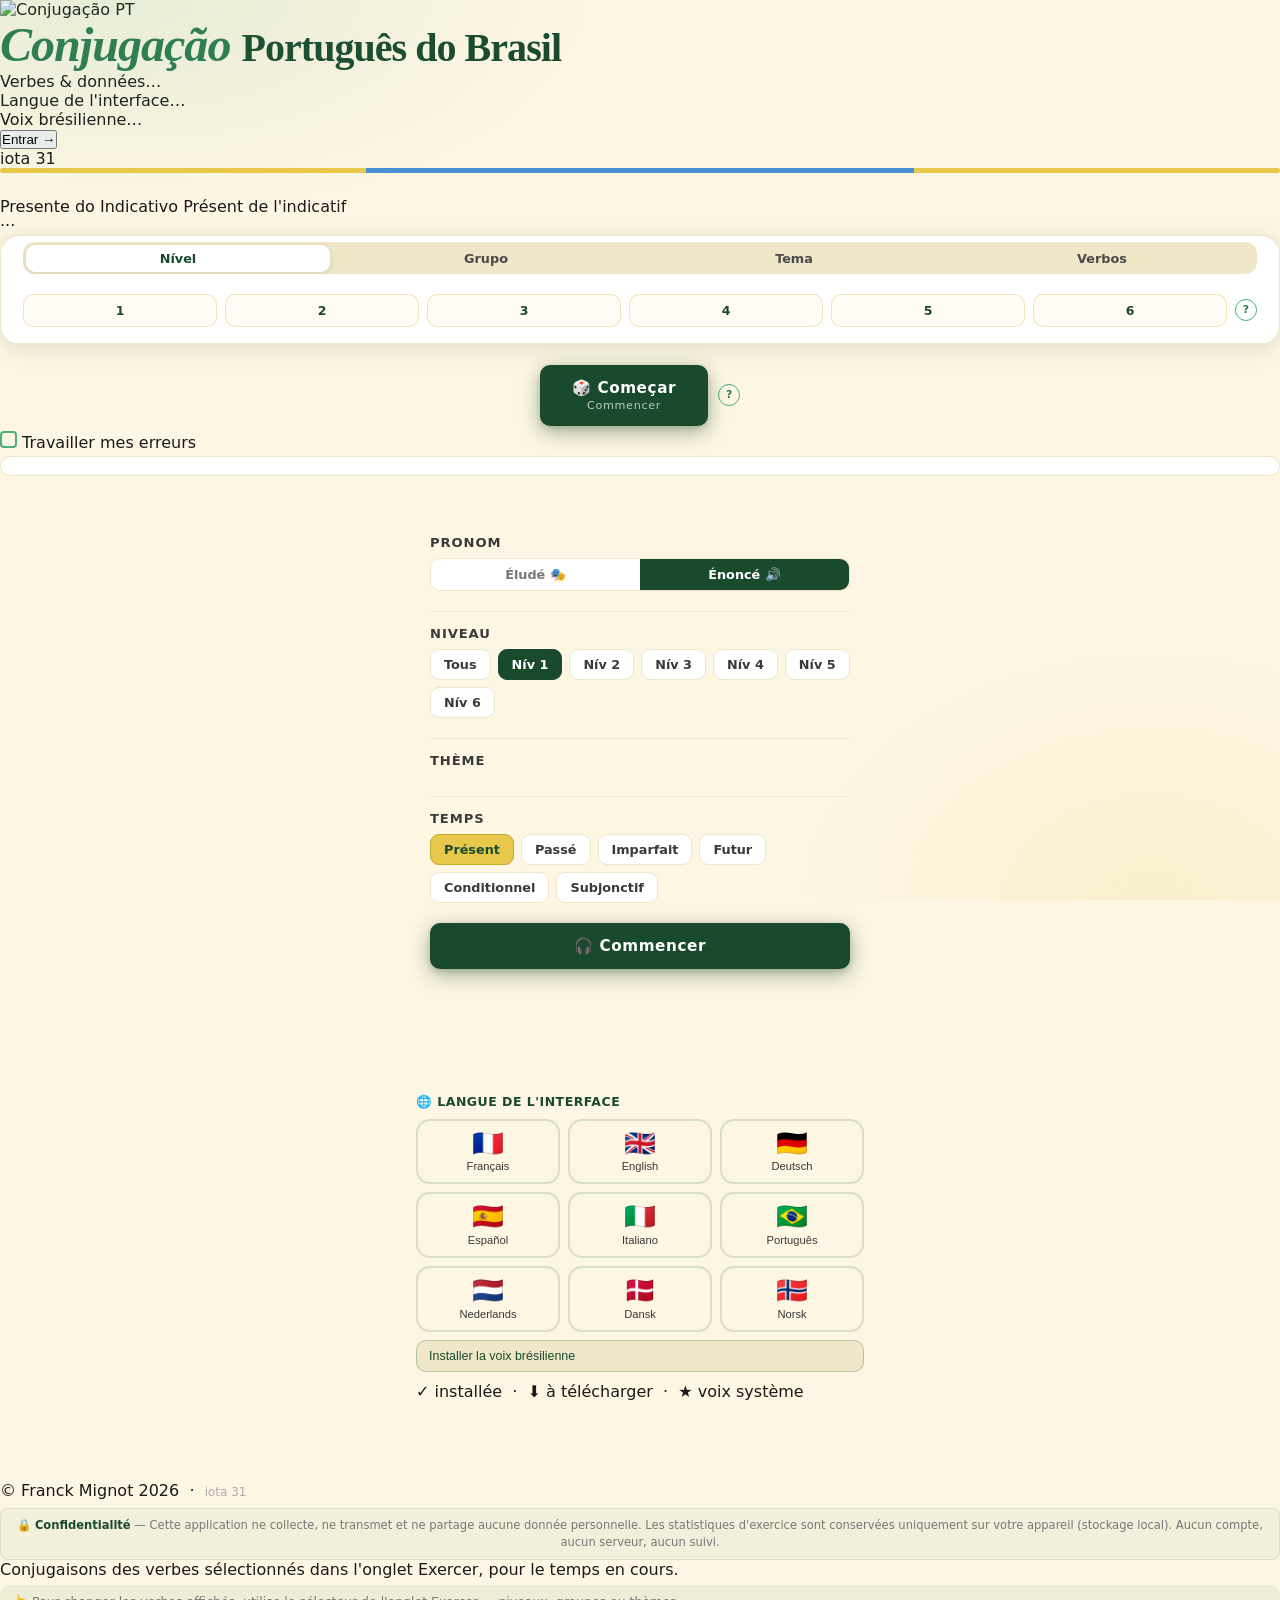
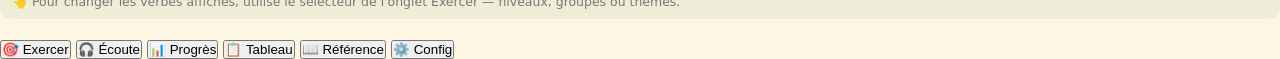
==== commit 3fe1f8f5: "iota 31" ====
--- a/index.html
+++ b/index.html
@@ -18,9 +18,9 @@
 <link rel="icon" type="image/png" sizes="512x512" href="icon-512.png">
 <title>Conjugação — Português do Brasil</title>
 <meta name="description" content="Entraîne-toi à conjuguer les verbes portugais (Brésil) — présent, passé, imparfait. Application progressive pour apprenants francophones.">
-<link rel="stylesheet" href="style.css?v=iota29">
-<link rel="stylesheet" href="stats.css?v=iota29">
-<link rel="stylesheet" href="nav.css?v=iota29">
+<link rel="stylesheet" href="style.css?v=iota31">
+<link rel="stylesheet" href="stats.css?v=iota31">
+<link rel="stylesheet" href="nav.css?v=iota31">
 </head>
 <body lang="fr">
 
@@ -684,7 +684,7 @@
 }());
 
 /* ── Version unique ── */
-window.APP_VERSION = 'iota 29';
+window.APP_VERSION = 'iota 31';
 document.addEventListener('DOMContentLoaded', function () {
   document.querySelectorAll('[data-app-version]').forEach(function (el) {
     el.textContent = window.APP_VERSION;
@@ -751,21 +751,21 @@
 <!-- ═══════════════════════════════════════════════
      SCRIPTS — ordre : data → core → ui → init
      ═══════════════════════════════════════════════ -->
-<script defer src="js/i18n.js?v=iota29"></script>
-<script defer src="js/data.js?v=iota29"></script>
-<script defer src="js/tts.js?v=iota29"></script>
-<script defer src="js/core.js?v=iota29"></script>
-<script defer src="js/engine.js?v=iota29"></script>
-<script defer src="js/ui-selection.js?v=iota29"></script>
-<script defer src="js/ui-ref.js?v=iota29"></script>
-<script defer src="js/voice.js?v=iota29"></script>
-<script defer src="js/stats.js?v=iota29"></script>
-<script defer src="js/stats-ui.js?v=iota29"></script>
-<script defer src="js/ecoute.js?v=iota29"></script>
-<script defer src="js/router.js?v=iota29"></script>
-<script defer src="js/splash.js?v=iota29"></script>
-<script defer src="js/mode-erreurs.js?v=iota29"></script>
-<script defer src="js/init.js?v=iota29"></script>
+<script defer src="js/i18n.js?v=iota31"></script>
+<script defer src="js/data.js?v=iota31"></script>
+<script defer src="js/tts.js?v=iota31"></script>
+<script defer src="js/core.js?v=iota31"></script>
+<script defer src="js/engine.js?v=iota31"></script>
+<script defer src="js/ui-selection.js?v=iota31"></script>
+<script defer src="js/ui-ref.js?v=iota31"></script>
+<script defer src="js/voice.js?v=iota31"></script>
+<script defer src="js/stats.js?v=iota31"></script>
+<script defer src="js/stats-ui.js?v=iota31"></script>
+<script defer src="js/ecoute.js?v=iota31"></script>
+<script defer src="js/router.js?v=iota31"></script>
+<script defer src="js/splash.js?v=iota31"></script>
+<script defer src="js/mode-erreurs.js?v=iota31"></script>
+<script defer src="js/init.js?v=iota31"></script>
 
 <!-- Service Worker -->
 <script>
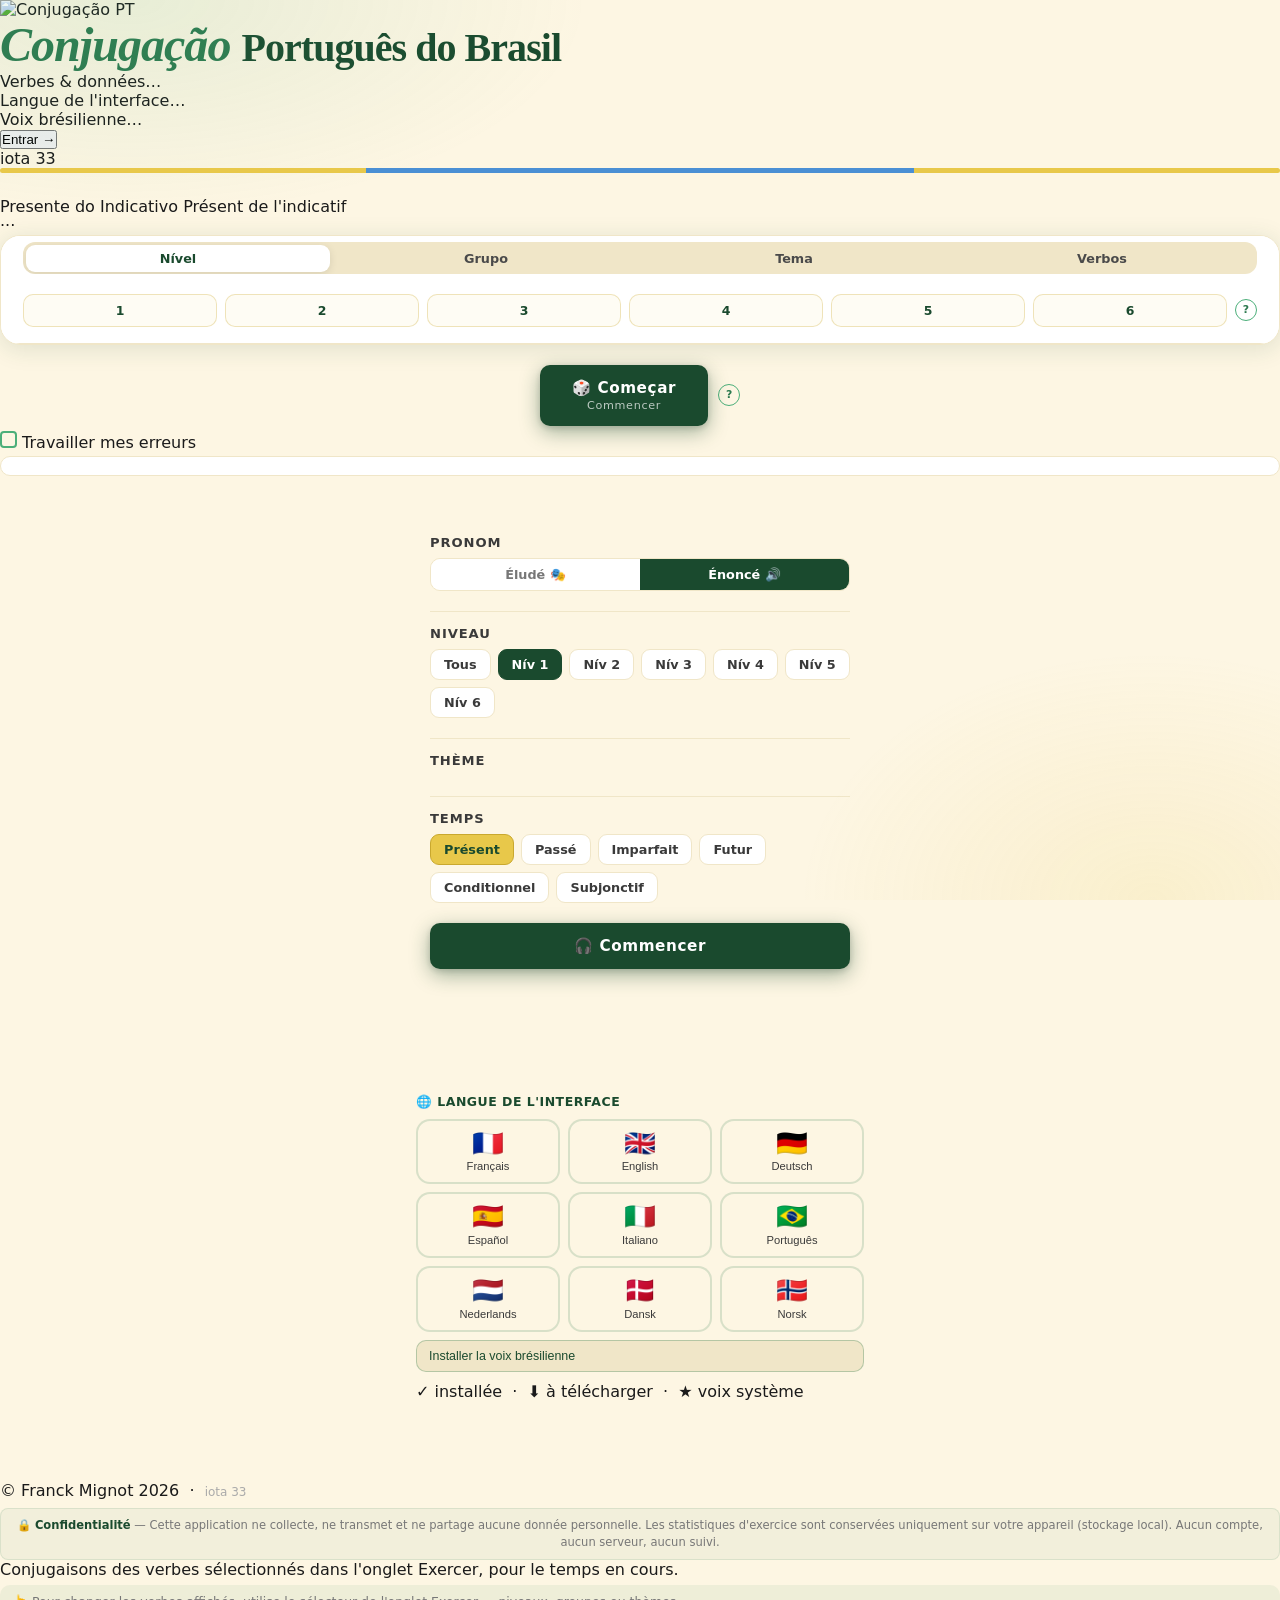
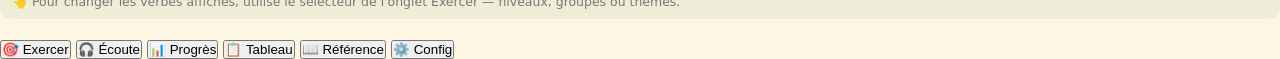
==== commit 58215c2a: "iota 33" ====
--- a/index.html
+++ b/index.html
@@ -18,9 +18,9 @@
 <link rel="icon" type="image/png" sizes="512x512" href="icon-512.png">
 <title>Conjugação — Português do Brasil</title>
 <meta name="description" content="Entraîne-toi à conjuguer les verbes portugais (Brésil) — présent, passé, imparfait. Application progressive pour apprenants francophones.">
-<link rel="stylesheet" href="style.css?v=iota31">
-<link rel="stylesheet" href="stats.css?v=iota31">
-<link rel="stylesheet" href="nav.css?v=iota31">
+<link rel="stylesheet" href="style.css?v=iota33">
+<link rel="stylesheet" href="stats.css?v=iota33">
+<link rel="stylesheet" href="nav.css?v=iota33">
 </head>
 <body lang="fr">
 
@@ -684,7 +684,7 @@
 }());
 
 /* ── Version unique ── */
-window.APP_VERSION = 'iota 31';
+window.APP_VERSION = 'iota 33';
 document.addEventListener('DOMContentLoaded', function () {
   document.querySelectorAll('[data-app-version]').forEach(function (el) {
     el.textContent = window.APP_VERSION;
@@ -751,21 +751,21 @@
 <!-- ═══════════════════════════════════════════════
      SCRIPTS — ordre : data → core → ui → init
      ═══════════════════════════════════════════════ -->
-<script defer src="js/i18n.js?v=iota31"></script>
-<script defer src="js/data.js?v=iota31"></script>
-<script defer src="js/tts.js?v=iota31"></script>
-<script defer src="js/core.js?v=iota31"></script>
-<script defer src="js/engine.js?v=iota31"></script>
-<script defer src="js/ui-selection.js?v=iota31"></script>
-<script defer src="js/ui-ref.js?v=iota31"></script>
-<script defer src="js/voice.js?v=iota31"></script>
-<script defer src="js/stats.js?v=iota31"></script>
-<script defer src="js/stats-ui.js?v=iota31"></script>
-<script defer src="js/ecoute.js?v=iota31"></script>
-<script defer src="js/router.js?v=iota31"></script>
-<script defer src="js/splash.js?v=iota31"></script>
-<script defer src="js/mode-erreurs.js?v=iota31"></script>
-<script defer src="js/init.js?v=iota31"></script>
+<script defer src="js/i18n.js?v=iota33"></script>
+<script defer src="js/data.js?v=iota33"></script>
+<script defer src="js/tts.js?v=iota33"></script>
+<script defer src="js/core.js?v=iota33"></script>
+<script defer src="js/engine.js?v=iota33"></script>
+<script defer src="js/ui-selection.js?v=iota33"></script>
+<script defer src="js/ui-ref.js?v=iota33"></script>
+<script defer src="js/voice.js?v=iota33"></script>
+<script defer src="js/stats.js?v=iota33"></script>
+<script defer src="js/stats-ui.js?v=iota33"></script>
+<script defer src="js/ecoute.js?v=iota33"></script>
+<script defer src="js/router.js?v=iota33"></script>
+<script defer src="js/splash.js?v=iota33"></script>
+<script defer src="js/mode-erreurs.js?v=iota33"></script>
+<script defer src="js/init.js?v=iota33"></script>
 
 <!-- Service Worker -->
 <script>
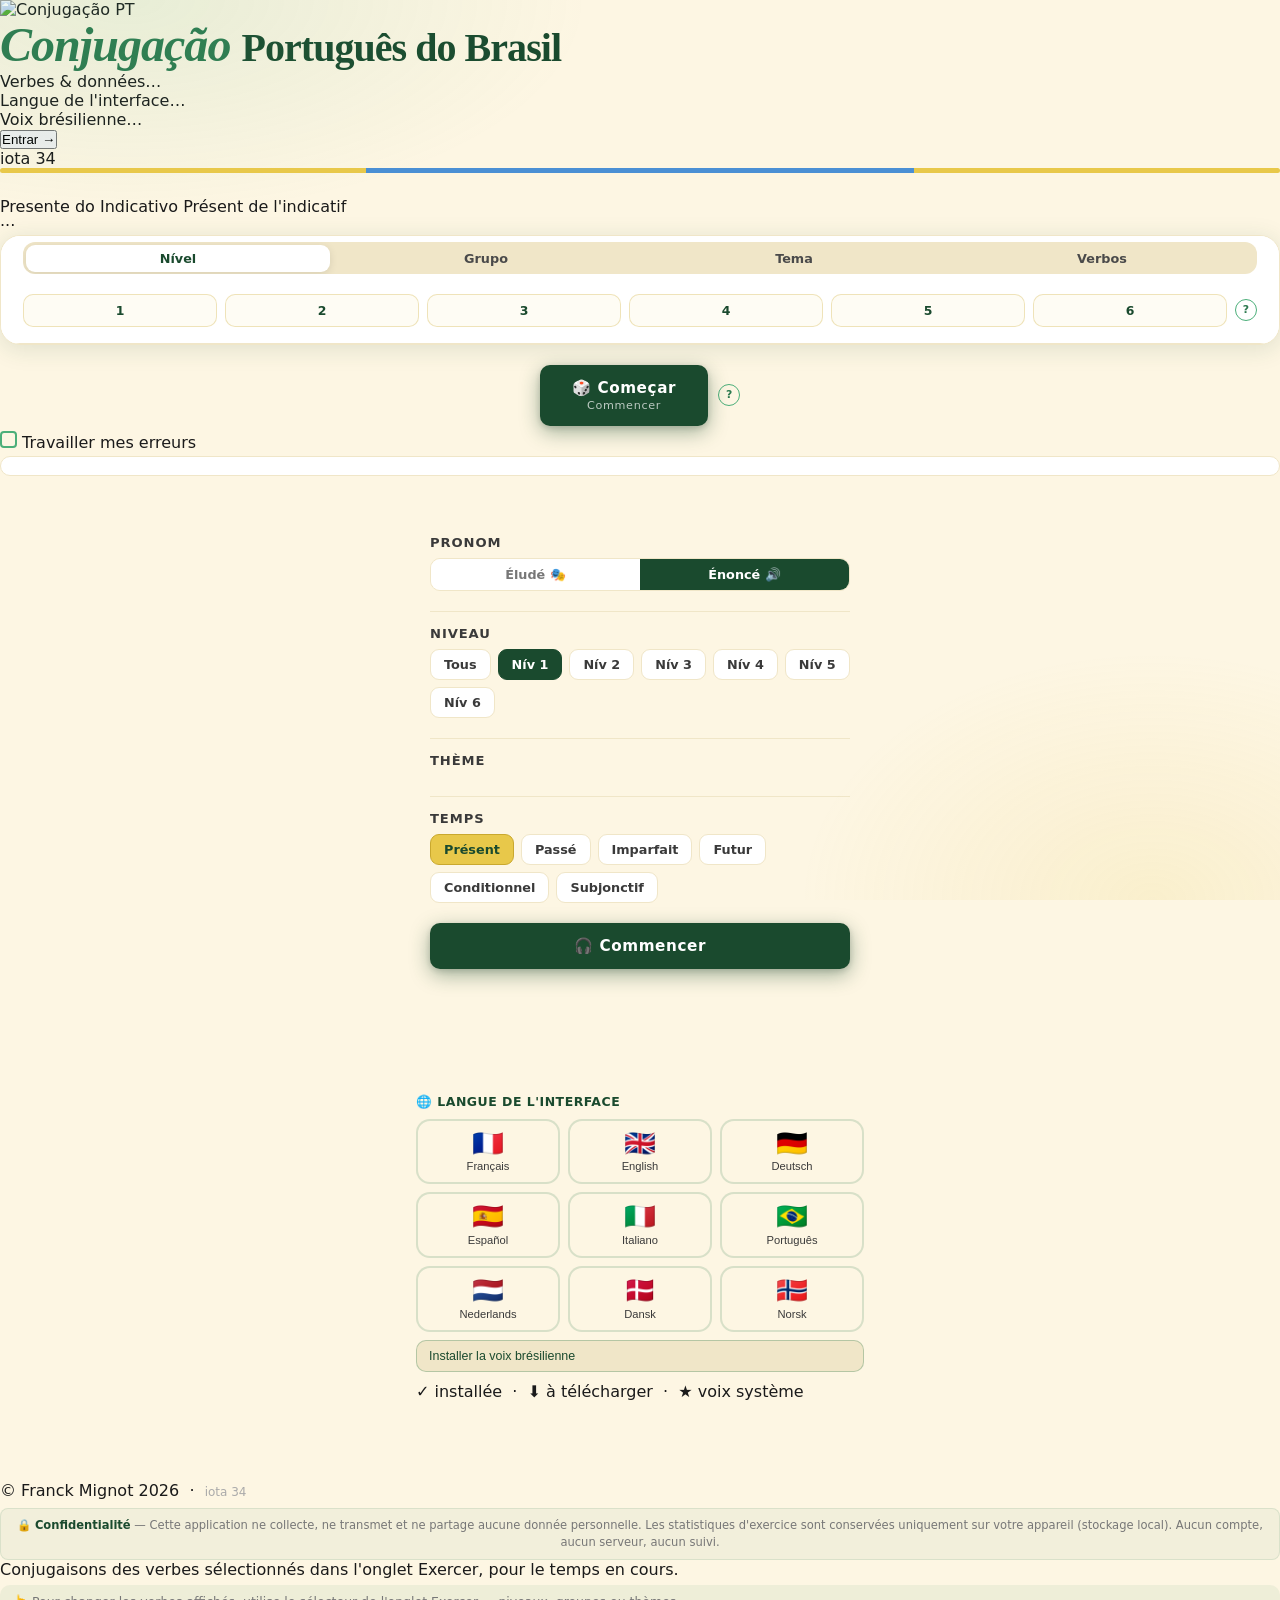
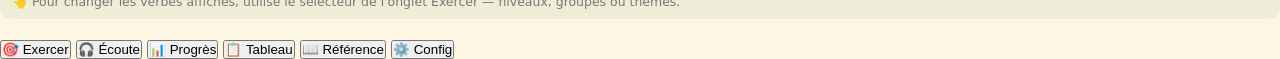
==== commit b405aa91: "iota 34" ====
--- a/index.html
+++ b/index.html
@@ -18,9 +18,9 @@
 <link rel="icon" type="image/png" sizes="512x512" href="icon-512.png">
 <title>Conjugação — Português do Brasil</title>
 <meta name="description" content="Entraîne-toi à conjuguer les verbes portugais (Brésil) — présent, passé, imparfait. Application progressive pour apprenants francophones.">
-<link rel="stylesheet" href="style.css?v=iota33">
-<link rel="stylesheet" href="stats.css?v=iota33">
-<link rel="stylesheet" href="nav.css?v=iota33">
+<link rel="stylesheet" href="style.css?v=iota34">
+<link rel="stylesheet" href="stats.css?v=iota34">
+<link rel="stylesheet" href="nav.css?v=iota34">
 </head>
 <body lang="fr">
 
@@ -684,7 +684,7 @@
 }());
 
 /* ── Version unique ── */
-window.APP_VERSION = 'iota 33';
+window.APP_VERSION = 'iota 34';
 document.addEventListener('DOMContentLoaded', function () {
   document.querySelectorAll('[data-app-version]').forEach(function (el) {
     el.textContent = window.APP_VERSION;
@@ -751,21 +751,21 @@
 <!-- ═══════════════════════════════════════════════
      SCRIPTS — ordre : data → core → ui → init
      ═══════════════════════════════════════════════ -->
-<script defer src="js/i18n.js?v=iota33"></script>
-<script defer src="js/data.js?v=iota33"></script>
-<script defer src="js/tts.js?v=iota33"></script>
-<script defer src="js/core.js?v=iota33"></script>
-<script defer src="js/engine.js?v=iota33"></script>
-<script defer src="js/ui-selection.js?v=iota33"></script>
-<script defer src="js/ui-ref.js?v=iota33"></script>
-<script defer src="js/voice.js?v=iota33"></script>
-<script defer src="js/stats.js?v=iota33"></script>
-<script defer src="js/stats-ui.js?v=iota33"></script>
-<script defer src="js/ecoute.js?v=iota33"></script>
-<script defer src="js/router.js?v=iota33"></script>
-<script defer src="js/splash.js?v=iota33"></script>
-<script defer src="js/mode-erreurs.js?v=iota33"></script>
-<script defer src="js/init.js?v=iota33"></script>
+<script defer src="js/i18n.js?v=iota34"></script>
+<script defer src="js/data.js?v=iota34"></script>
+<script defer src="js/tts.js?v=iota34"></script>
+<script defer src="js/core.js?v=iota34"></script>
+<script defer src="js/engine.js?v=iota34"></script>
+<script defer src="js/ui-selection.js?v=iota34"></script>
+<script defer src="js/ui-ref.js?v=iota34"></script>
+<script defer src="js/voice.js?v=iota34"></script>
+<script defer src="js/stats.js?v=iota34"></script>
+<script defer src="js/stats-ui.js?v=iota34"></script>
+<script defer src="js/ecoute.js?v=iota34"></script>
+<script defer src="js/router.js?v=iota34"></script>
+<script defer src="js/splash.js?v=iota34"></script>
+<script defer src="js/mode-erreurs.js?v=iota34"></script>
+<script defer src="js/init.js?v=iota34"></script>
 
 <!-- Service Worker -->
 <script>
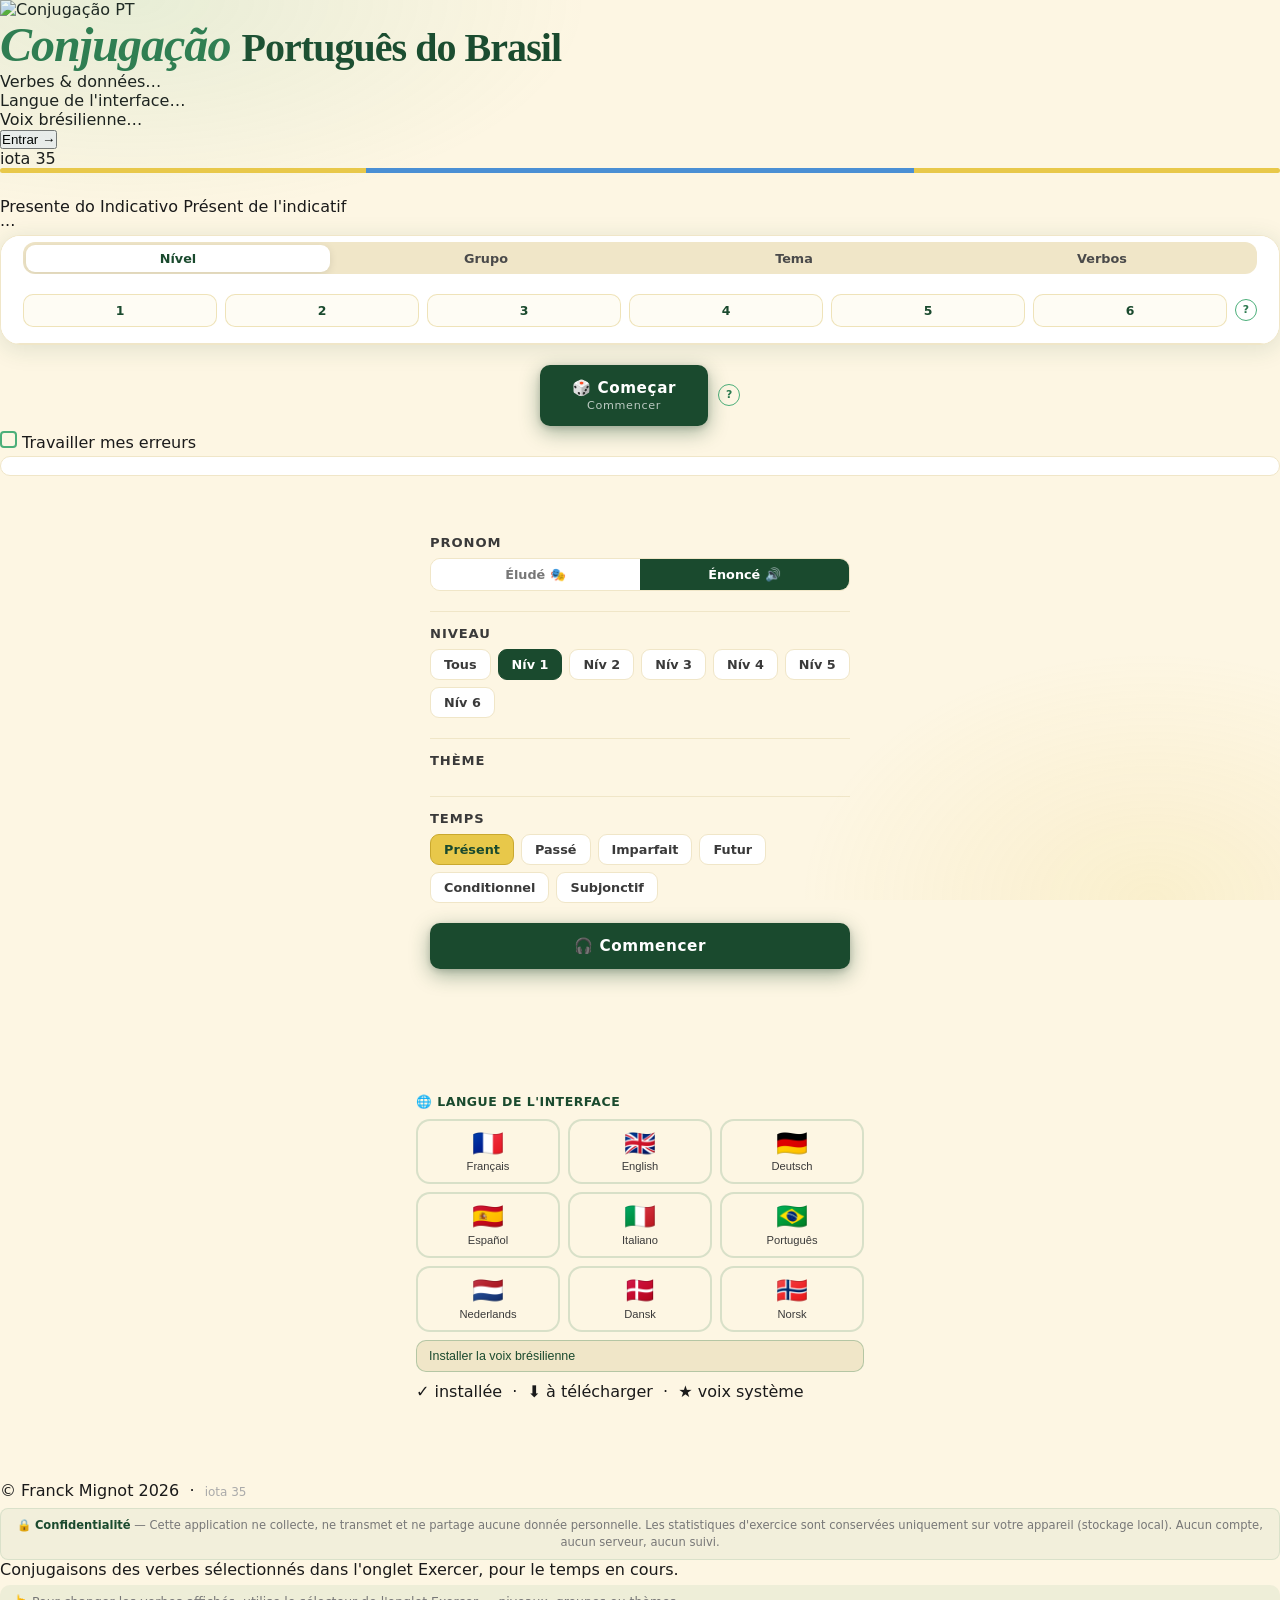
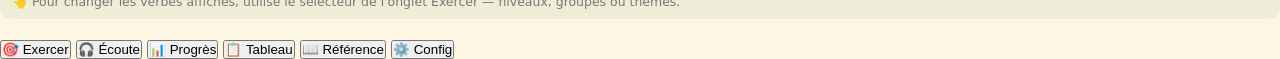
==== commit ee7089a1: "iota 35" ====
--- a/index.html
+++ b/index.html
@@ -18,9 +18,9 @@
 <link rel="icon" type="image/png" sizes="512x512" href="icon-512.png">
 <title>Conjugação — Português do Brasil</title>
 <meta name="description" content="Entraîne-toi à conjuguer les verbes portugais (Brésil) — présent, passé, imparfait. Application progressive pour apprenants francophones.">
-<link rel="stylesheet" href="style.css?v=iota34">
-<link rel="stylesheet" href="stats.css?v=iota34">
-<link rel="stylesheet" href="nav.css?v=iota34">
+<link rel="stylesheet" href="style.css?v=iota35">
+<link rel="stylesheet" href="stats.css?v=iota35">
+<link rel="stylesheet" href="nav.css?v=iota35">
 </head>
 <body lang="fr">
 
@@ -684,7 +684,7 @@
 }());
 
 /* ── Version unique ── */
-window.APP_VERSION = 'iota 34';
+window.APP_VERSION = 'iota 35';
 document.addEventListener('DOMContentLoaded', function () {
   document.querySelectorAll('[data-app-version]').forEach(function (el) {
     el.textContent = window.APP_VERSION;
@@ -751,21 +751,21 @@
 <!-- ═══════════════════════════════════════════════
      SCRIPTS — ordre : data → core → ui → init
      ═══════════════════════════════════════════════ -->
-<script defer src="js/i18n.js?v=iota34"></script>
-<script defer src="js/data.js?v=iota34"></script>
-<script defer src="js/tts.js?v=iota34"></script>
-<script defer src="js/core.js?v=iota34"></script>
-<script defer src="js/engine.js?v=iota34"></script>
-<script defer src="js/ui-selection.js?v=iota34"></script>
-<script defer src="js/ui-ref.js?v=iota34"></script>
-<script defer src="js/voice.js?v=iota34"></script>
-<script defer src="js/stats.js?v=iota34"></script>
-<script defer src="js/stats-ui.js?v=iota34"></script>
-<script defer src="js/ecoute.js?v=iota34"></script>
-<script defer src="js/router.js?v=iota34"></script>
-<script defer src="js/splash.js?v=iota34"></script>
-<script defer src="js/mode-erreurs.js?v=iota34"></script>
-<script defer src="js/init.js?v=iota34"></script>
+<script defer src="js/i18n.js?v=iota35"></script>
+<script defer src="js/data.js?v=iota35"></script>
+<script defer src="js/tts.js?v=iota35"></script>
+<script defer src="js/core.js?v=iota35"></script>
+<script defer src="js/engine.js?v=iota35"></script>
+<script defer src="js/ui-selection.js?v=iota35"></script>
+<script defer src="js/ui-ref.js?v=iota35"></script>
+<script defer src="js/voice.js?v=iota35"></script>
+<script defer src="js/stats.js?v=iota35"></script>
+<script defer src="js/stats-ui.js?v=iota35"></script>
+<script defer src="js/ecoute.js?v=iota35"></script>
+<script defer src="js/router.js?v=iota35"></script>
+<script defer src="js/splash.js?v=iota35"></script>
+<script defer src="js/mode-erreurs.js?v=iota35"></script>
+<script defer src="js/init.js?v=iota35"></script>
 
 <!-- Service Worker -->
 <script>
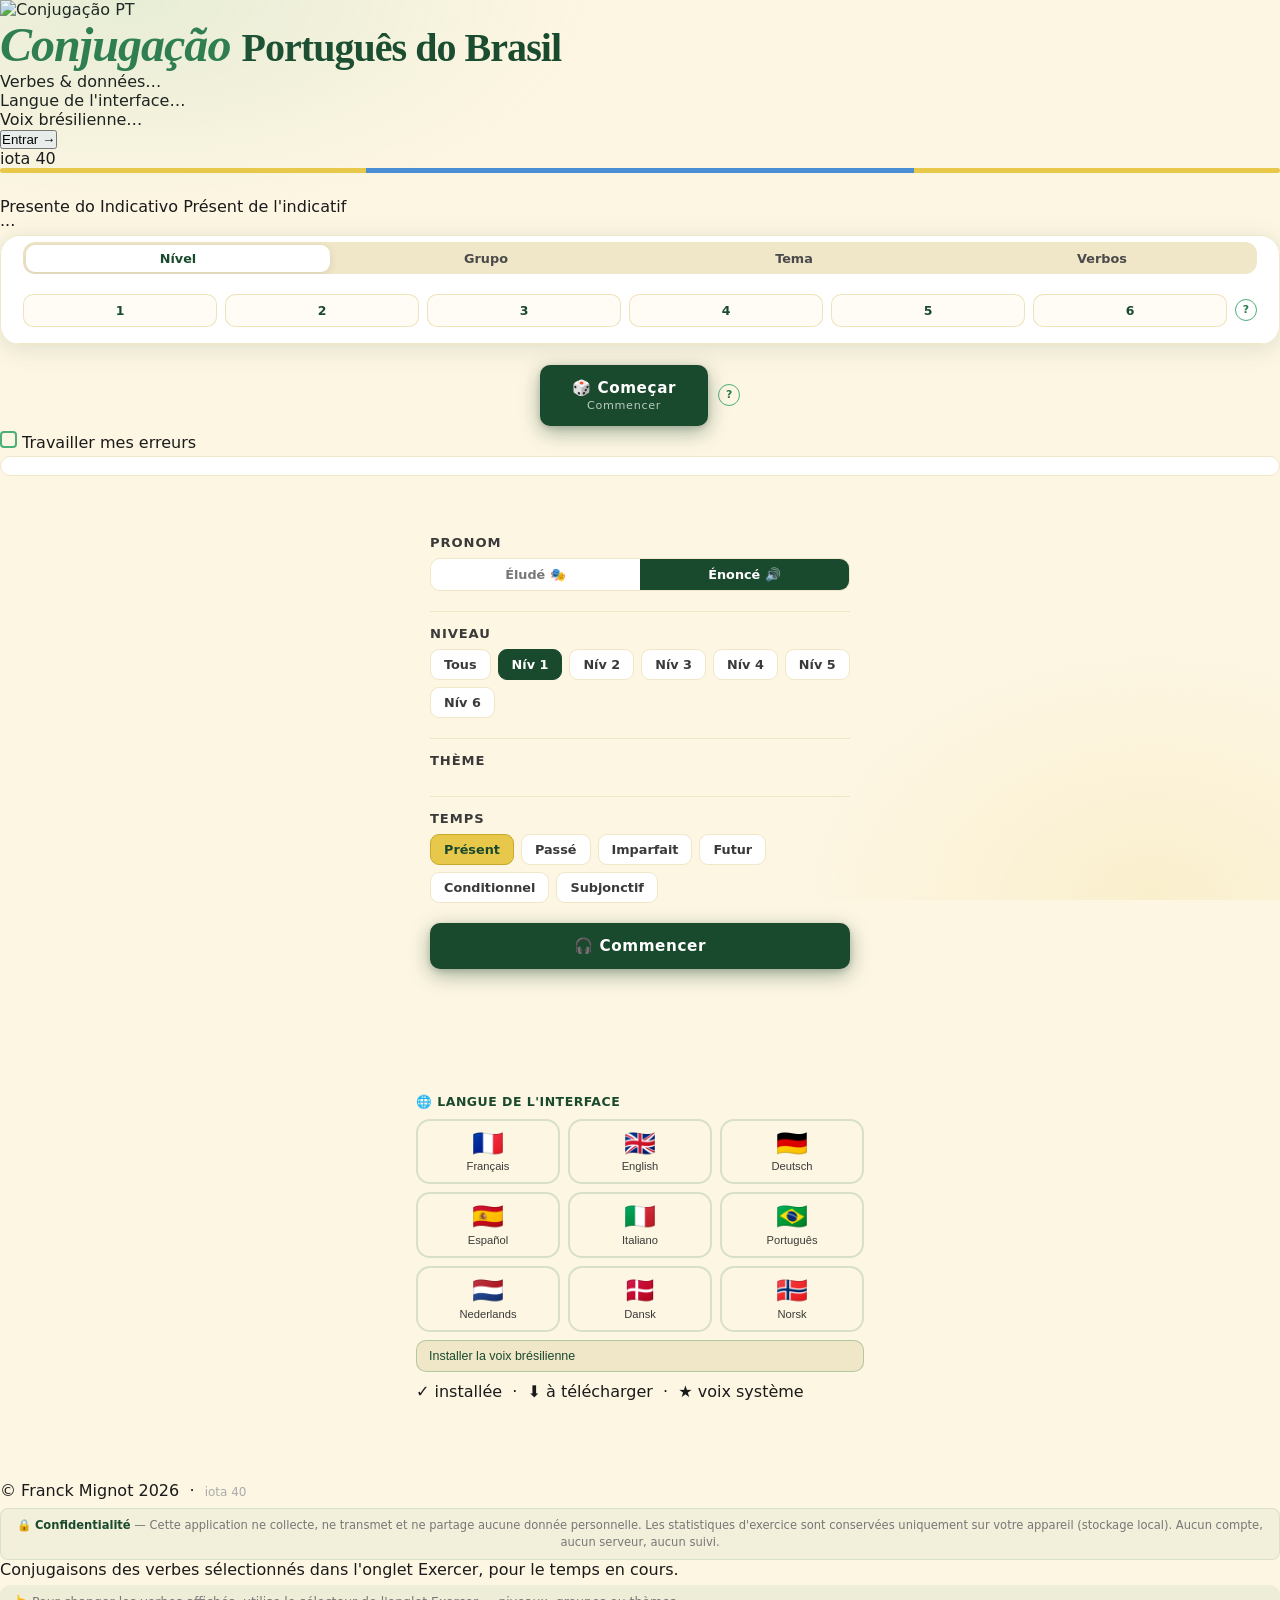
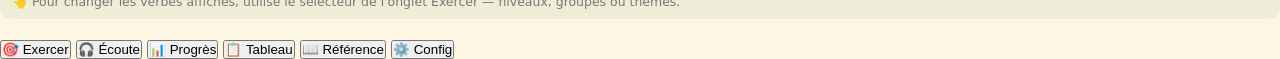
==== commit 1f39e7c4: "iota 40" ====
--- a/index.html
+++ b/index.html
@@ -18,9 +18,9 @@
 <link rel="icon" type="image/png" sizes="512x512" href="icon-512.png">
 <title>Conjugação — Português do Brasil</title>
 <meta name="description" content="Entraîne-toi à conjuguer les verbes portugais (Brésil) — présent, passé, imparfait. Application progressive pour apprenants francophones.">
-<link rel="stylesheet" href="style.css?v=iota35">
-<link rel="stylesheet" href="stats.css?v=iota35">
-<link rel="stylesheet" href="nav.css?v=iota35">
+<link rel="stylesheet" href="style.css?v=iota40">
+<link rel="stylesheet" href="stats.css?v=iota40">
+<link rel="stylesheet" href="nav.css?v=iota40">
 </head>
 <body lang="fr">
 
@@ -684,7 +684,7 @@
 }());
 
 /* ── Version unique ── */
-window.APP_VERSION = 'iota 35';
+window.APP_VERSION = 'iota 40';
 document.addEventListener('DOMContentLoaded', function () {
   document.querySelectorAll('[data-app-version]').forEach(function (el) {
     el.textContent = window.APP_VERSION;
@@ -751,21 +751,21 @@
 <!-- ═══════════════════════════════════════════════
      SCRIPTS — ordre : data → core → ui → init
      ═══════════════════════════════════════════════ -->
-<script defer src="js/i18n.js?v=iota35"></script>
-<script defer src="js/data.js?v=iota35"></script>
-<script defer src="js/tts.js?v=iota35"></script>
-<script defer src="js/core.js?v=iota35"></script>
-<script defer src="js/engine.js?v=iota35"></script>
-<script defer src="js/ui-selection.js?v=iota35"></script>
-<script defer src="js/ui-ref.js?v=iota35"></script>
-<script defer src="js/voice.js?v=iota35"></script>
-<script defer src="js/stats.js?v=iota35"></script>
-<script defer src="js/stats-ui.js?v=iota35"></script>
-<script defer src="js/ecoute.js?v=iota35"></script>
-<script defer src="js/router.js?v=iota35"></script>
-<script defer src="js/splash.js?v=iota35"></script>
-<script defer src="js/mode-erreurs.js?v=iota35"></script>
-<script defer src="js/init.js?v=iota35"></script>
+<script defer src="js/i18n.js?v=iota40"></script>
+<script defer src="js/data.js?v=iota40"></script>
+<script defer src="js/tts.js?v=iota40"></script>
+<script defer src="js/core.js?v=iota40"></script>
+<script defer src="js/engine.js?v=iota40"></script>
+<script defer src="js/ui-selection.js?v=iota40"></script>
+<script defer src="js/ui-ref.js?v=iota40"></script>
+<script defer src="js/voice.js?v=iota40"></script>
+<script defer src="js/stats.js?v=iota40"></script>
+<script defer src="js/stats-ui.js?v=iota40"></script>
+<script defer src="js/ecoute.js?v=iota40"></script>
+<script defer src="js/router.js?v=iota40"></script>
+<script defer src="js/splash.js?v=iota40"></script>
+<script defer src="js/mode-erreurs.js?v=iota40"></script>
+<script defer src="js/init.js?v=iota40"></script>
 
 <!-- Service Worker -->
 <script>
@@ -804,7 +804,13 @@
 function openAntiManuel() {
   var o = document.getElementById('amOverlay');
   var f = document.getElementById('amFrame');
-  if (f.src.indexOf('ref-fr.html') === -1) f.src = 'ref-fr.html';
+  if (!f._amLoaded) {
+    f.src = 'ref-fr.html';
+    f.onload = function() {
+      f._amLoaded = true;
+      f.contentWindow.postMessage({action:'hideNav'}, '*');
+    };
+  }
   o.style.display = 'flex';
   document.body.style.overflow = 'hidden';
 }
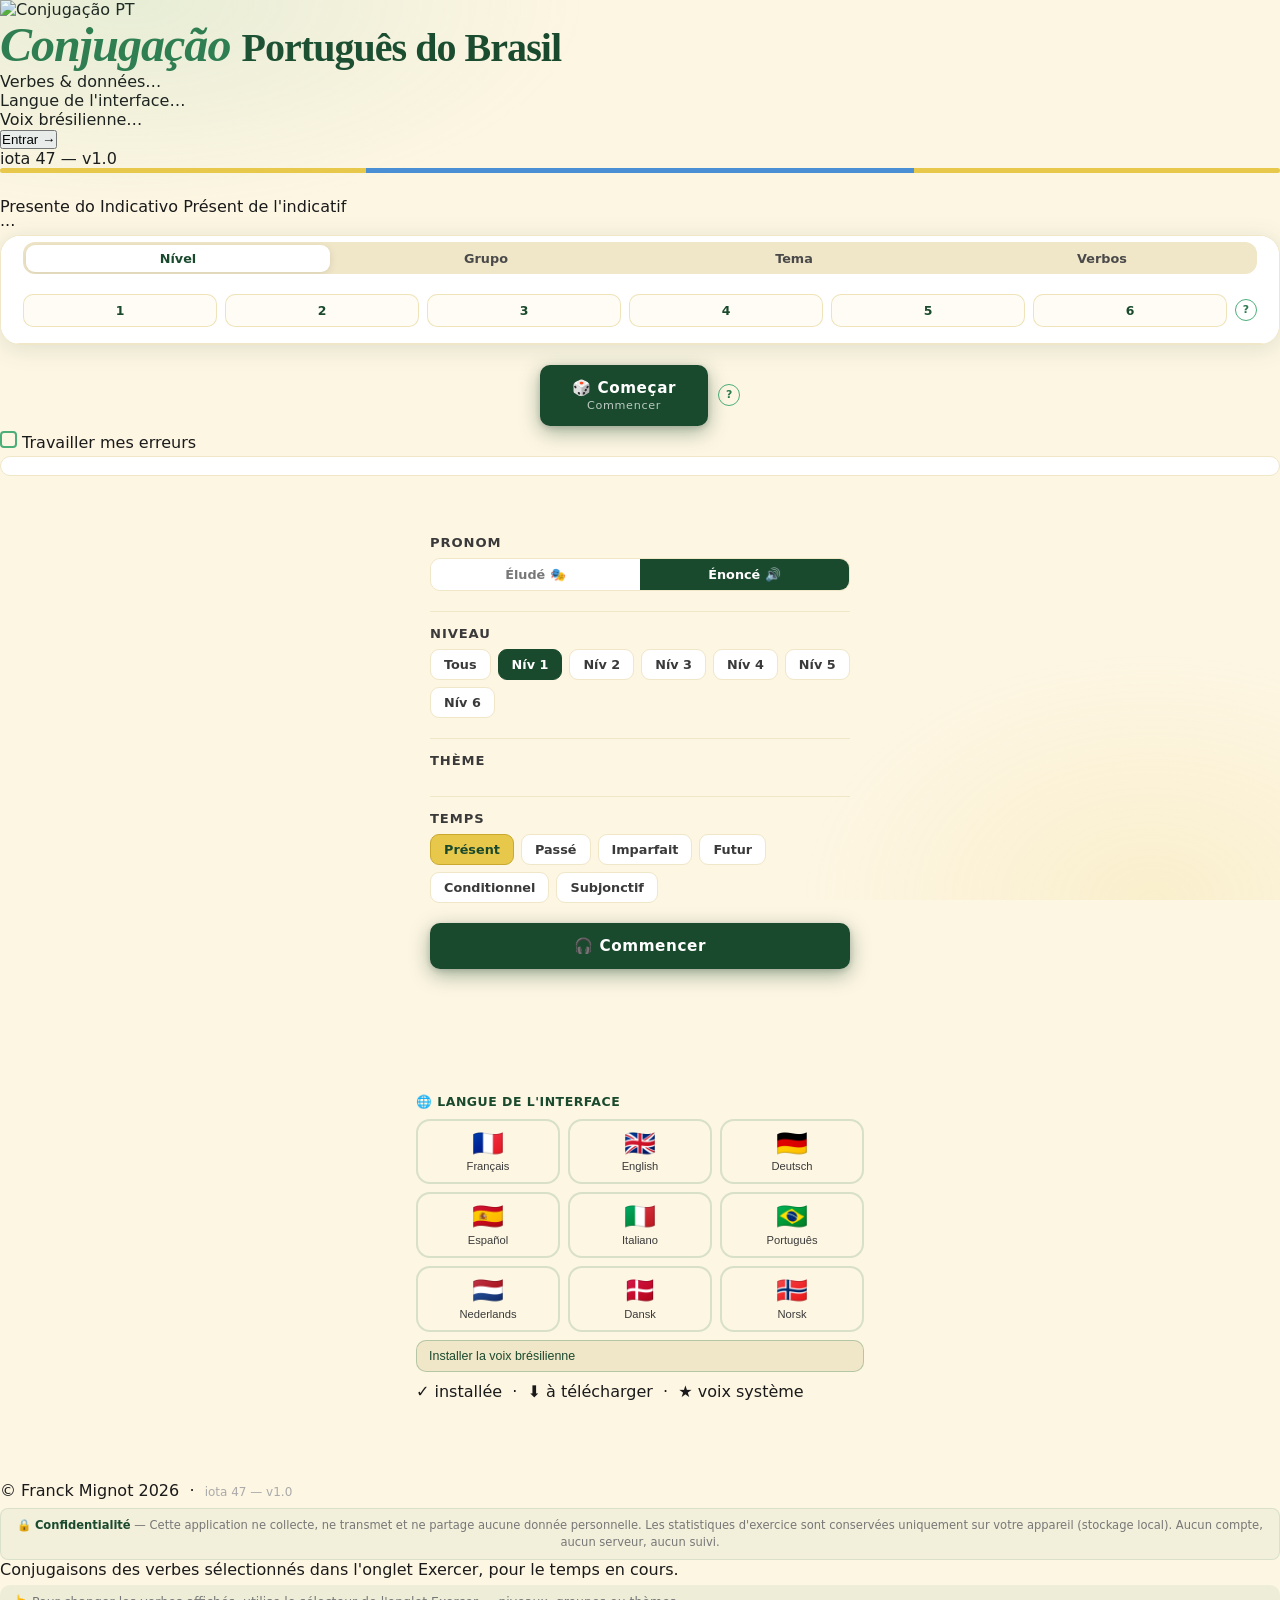
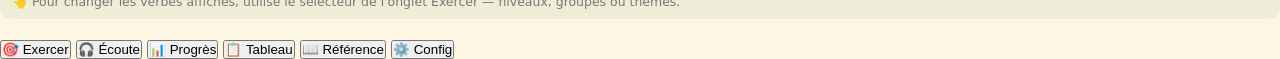
==== commit f4f68b45: "iota 47-1.0" ====
--- a/index.html
+++ b/index.html
@@ -18,9 +18,9 @@
 <link rel="icon" type="image/png" sizes="512x512" href="icon-512.png">
 <title>Conjugação — Português do Brasil</title>
 <meta name="description" content="Entraîne-toi à conjuguer les verbes portugais (Brésil) — présent, passé, imparfait. Application progressive pour apprenants francophones.">
-<link rel="stylesheet" href="style.css?v=iota40">
-<link rel="stylesheet" href="stats.css?v=iota40">
-<link rel="stylesheet" href="nav.css?v=iota40">
+<link rel="stylesheet" href="style.css?v=iota47">
+<link rel="stylesheet" href="stats.css?v=iota47">
+<link rel="stylesheet" href="nav.css?v=iota47">
 </head>
 <body lang="fr">
 
@@ -684,7 +684,7 @@
 }());
 
 /* ── Version unique ── */
-window.APP_VERSION = 'iota 40';
+window.APP_VERSION = 'iota 47 — v1.0';
 document.addEventListener('DOMContentLoaded', function () {
   document.querySelectorAll('[data-app-version]').forEach(function (el) {
     el.textContent = window.APP_VERSION;
@@ -751,21 +751,21 @@
 <!-- ═══════════════════════════════════════════════
      SCRIPTS — ordre : data → core → ui → init
      ═══════════════════════════════════════════════ -->
-<script defer src="js/i18n.js?v=iota40"></script>
-<script defer src="js/data.js?v=iota40"></script>
-<script defer src="js/tts.js?v=iota40"></script>
-<script defer src="js/core.js?v=iota40"></script>
-<script defer src="js/engine.js?v=iota40"></script>
-<script defer src="js/ui-selection.js?v=iota40"></script>
-<script defer src="js/ui-ref.js?v=iota40"></script>
-<script defer src="js/voice.js?v=iota40"></script>
-<script defer src="js/stats.js?v=iota40"></script>
-<script defer src="js/stats-ui.js?v=iota40"></script>
-<script defer src="js/ecoute.js?v=iota40"></script>
-<script defer src="js/router.js?v=iota40"></script>
-<script defer src="js/splash.js?v=iota40"></script>
-<script defer src="js/mode-erreurs.js?v=iota40"></script>
-<script defer src="js/init.js?v=iota40"></script>
+<script defer src="js/i18n.js?v=iota47"></script>
+<script defer src="js/data.js?v=iota47"></script>
+<script defer src="js/tts.js?v=iota47"></script>
+<script defer src="js/core.js?v=iota47"></script>
+<script defer src="js/engine.js?v=iota47"></script>
+<script defer src="js/ui-selection.js?v=iota47"></script>
+<script defer src="js/ui-ref.js?v=iota47"></script>
+<script defer src="js/voice.js?v=iota47"></script>
+<script defer src="js/stats.js?v=iota47"></script>
+<script defer src="js/stats-ui.js?v=iota47"></script>
+<script defer src="js/ecoute.js?v=iota47"></script>
+<script defer src="js/router.js?v=iota47"></script>
+<script defer src="js/splash.js?v=iota47"></script>
+<script defer src="js/mode-erreurs.js?v=iota47"></script>
+<script defer src="js/init.js?v=iota47"></script>
 
 <!-- Service Worker -->
 <script>
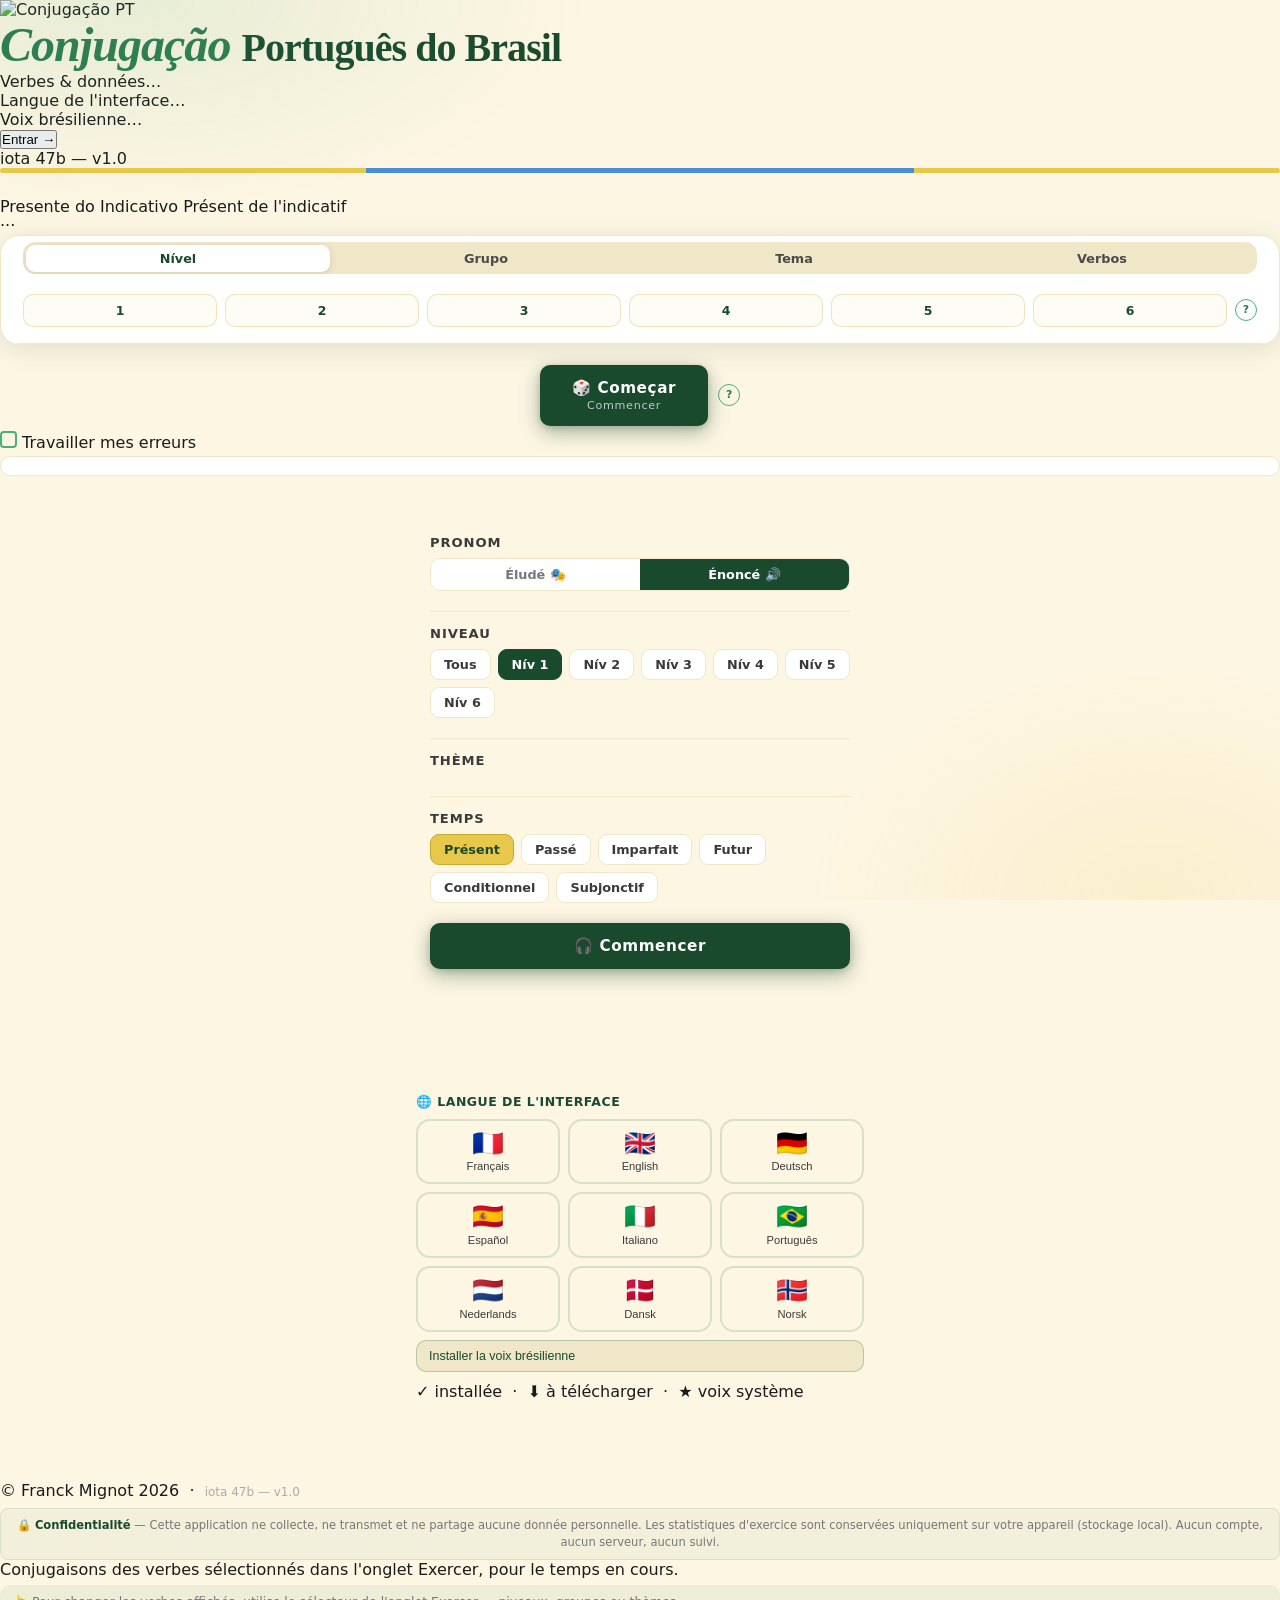
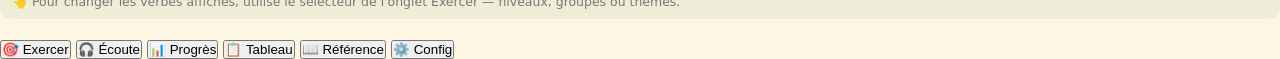
==== commit f14eb729: "iota 47-1.0 hotfix" ====
--- a/index.html
+++ b/index.html
@@ -18,9 +18,9 @@
 <link rel="icon" type="image/png" sizes="512x512" href="icon-512.png">
 <title>Conjugação — Português do Brasil</title>
 <meta name="description" content="Entraîne-toi à conjuguer les verbes portugais (Brésil) — présent, passé, imparfait. Application progressive pour apprenants francophones.">
-<link rel="stylesheet" href="style.css?v=iota47">
-<link rel="stylesheet" href="stats.css?v=iota47">
-<link rel="stylesheet" href="nav.css?v=iota47">
+<link rel="stylesheet" href="style.css?v=iota47b">
+<link rel="stylesheet" href="stats.css?v=iota47b">
+<link rel="stylesheet" href="nav.css?v=iota47b">
 </head>
 <body lang="fr">
 
@@ -684,7 +684,7 @@
 }());
 
 /* ── Version unique ── */
-window.APP_VERSION = 'iota 47 — v1.0';
+window.APP_VERSION = 'iota 47b — v1.0';
 document.addEventListener('DOMContentLoaded', function () {
   document.querySelectorAll('[data-app-version]').forEach(function (el) {
     el.textContent = window.APP_VERSION;
@@ -751,21 +751,21 @@
 <!-- ═══════════════════════════════════════════════
      SCRIPTS — ordre : data → core → ui → init
      ═══════════════════════════════════════════════ -->
-<script defer src="js/i18n.js?v=iota47"></script>
-<script defer src="js/data.js?v=iota47"></script>
-<script defer src="js/tts.js?v=iota47"></script>
-<script defer src="js/core.js?v=iota47"></script>
-<script defer src="js/engine.js?v=iota47"></script>
-<script defer src="js/ui-selection.js?v=iota47"></script>
-<script defer src="js/ui-ref.js?v=iota47"></script>
-<script defer src="js/voice.js?v=iota47"></script>
-<script defer src="js/stats.js?v=iota47"></script>
-<script defer src="js/stats-ui.js?v=iota47"></script>
-<script defer src="js/ecoute.js?v=iota47"></script>
-<script defer src="js/router.js?v=iota47"></script>
-<script defer src="js/splash.js?v=iota47"></script>
-<script defer src="js/mode-erreurs.js?v=iota47"></script>
-<script defer src="js/init.js?v=iota47"></script>
+<script defer src="js/i18n.js?v=iota47b"></script>
+<script defer src="js/data.js?v=iota47b"></script>
+<script defer src="js/tts.js?v=iota47b"></script>
+<script defer src="js/core.js?v=iota47b"></script>
+<script defer src="js/engine.js?v=iota47b"></script>
+<script defer src="js/ui-selection.js?v=iota47b"></script>
+<script defer src="js/ui-ref.js?v=iota47b"></script>
+<script defer src="js/voice.js?v=iota47b"></script>
+<script defer src="js/stats.js?v=iota47b"></script>
+<script defer src="js/stats-ui.js?v=iota47b"></script>
+<script defer src="js/ecoute.js?v=iota47b"></script>
+<script defer src="js/router.js?v=iota47b"></script>
+<script defer src="js/splash.js?v=iota47b"></script>
+<script defer src="js/mode-erreurs.js?v=iota47b"></script>
+<script defer src="js/init.js?v=iota47b"></script>
 
 <!-- Service Worker -->
 <script>
